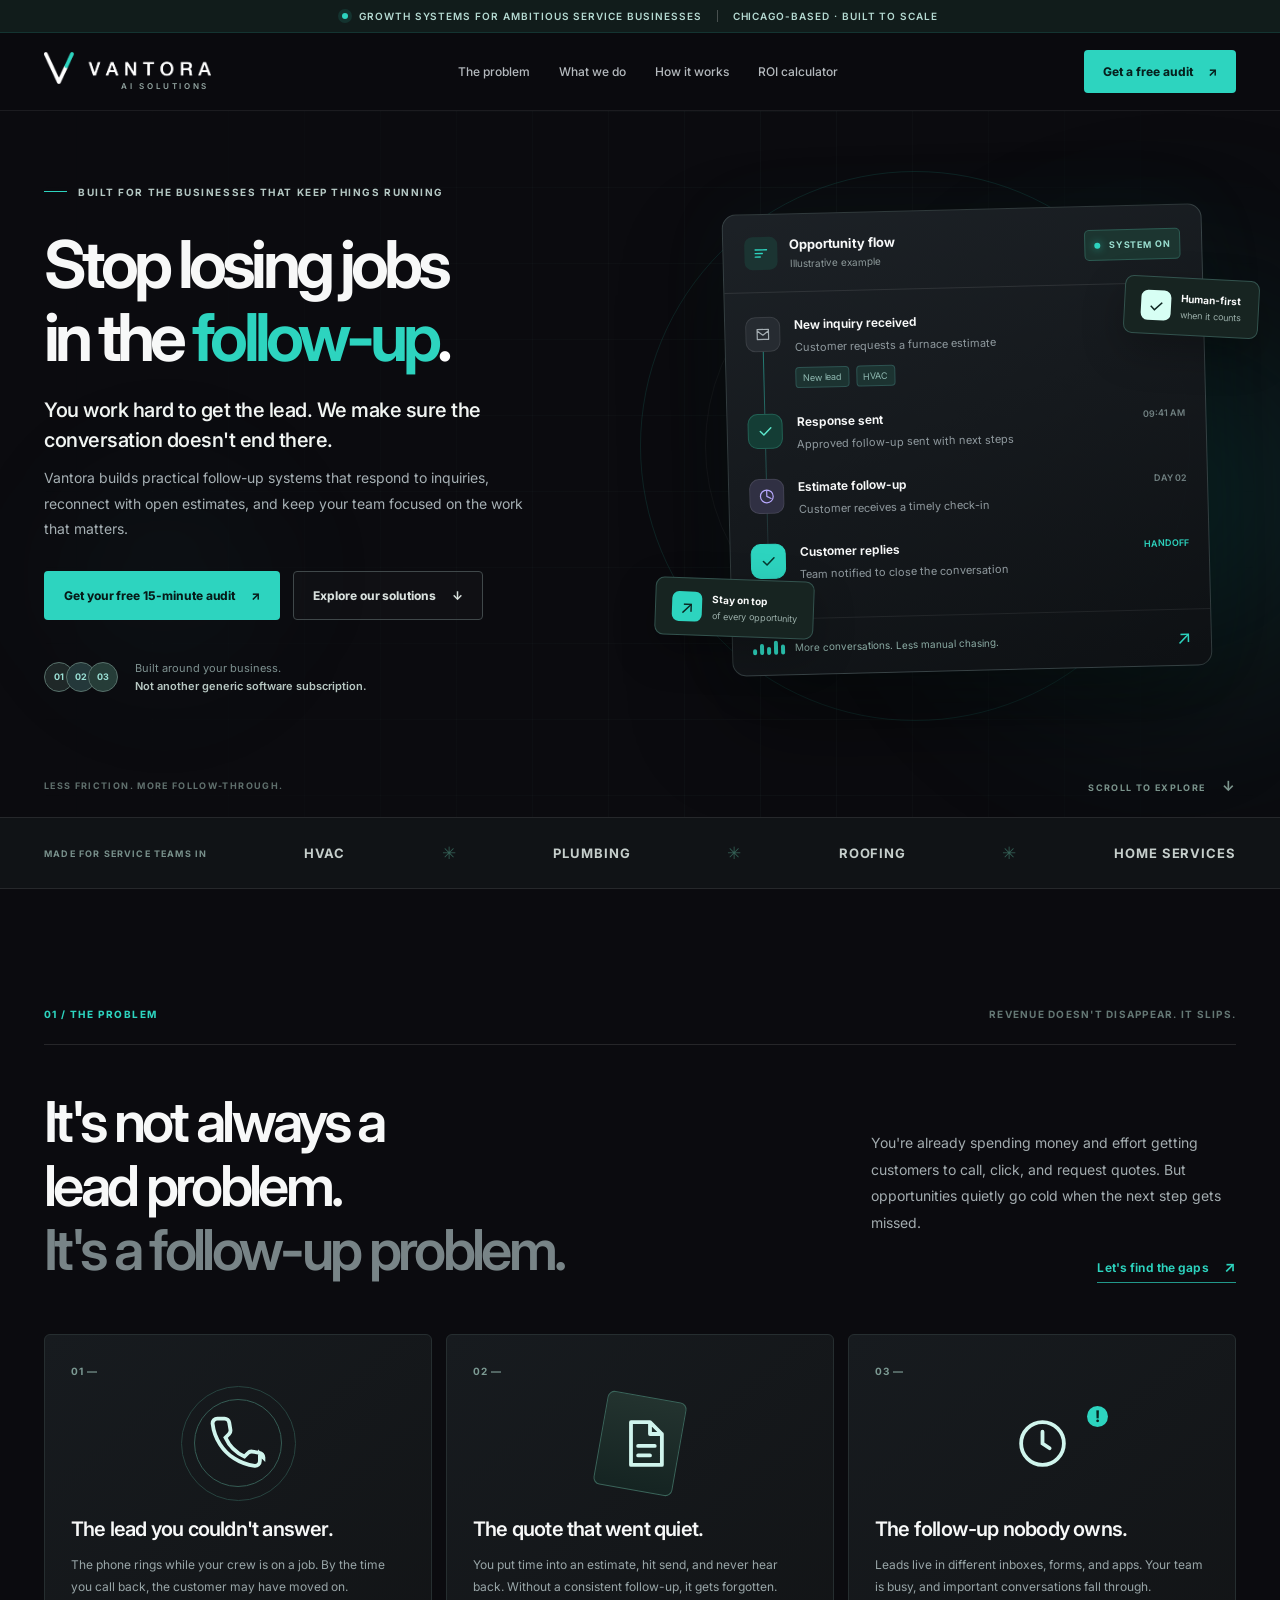
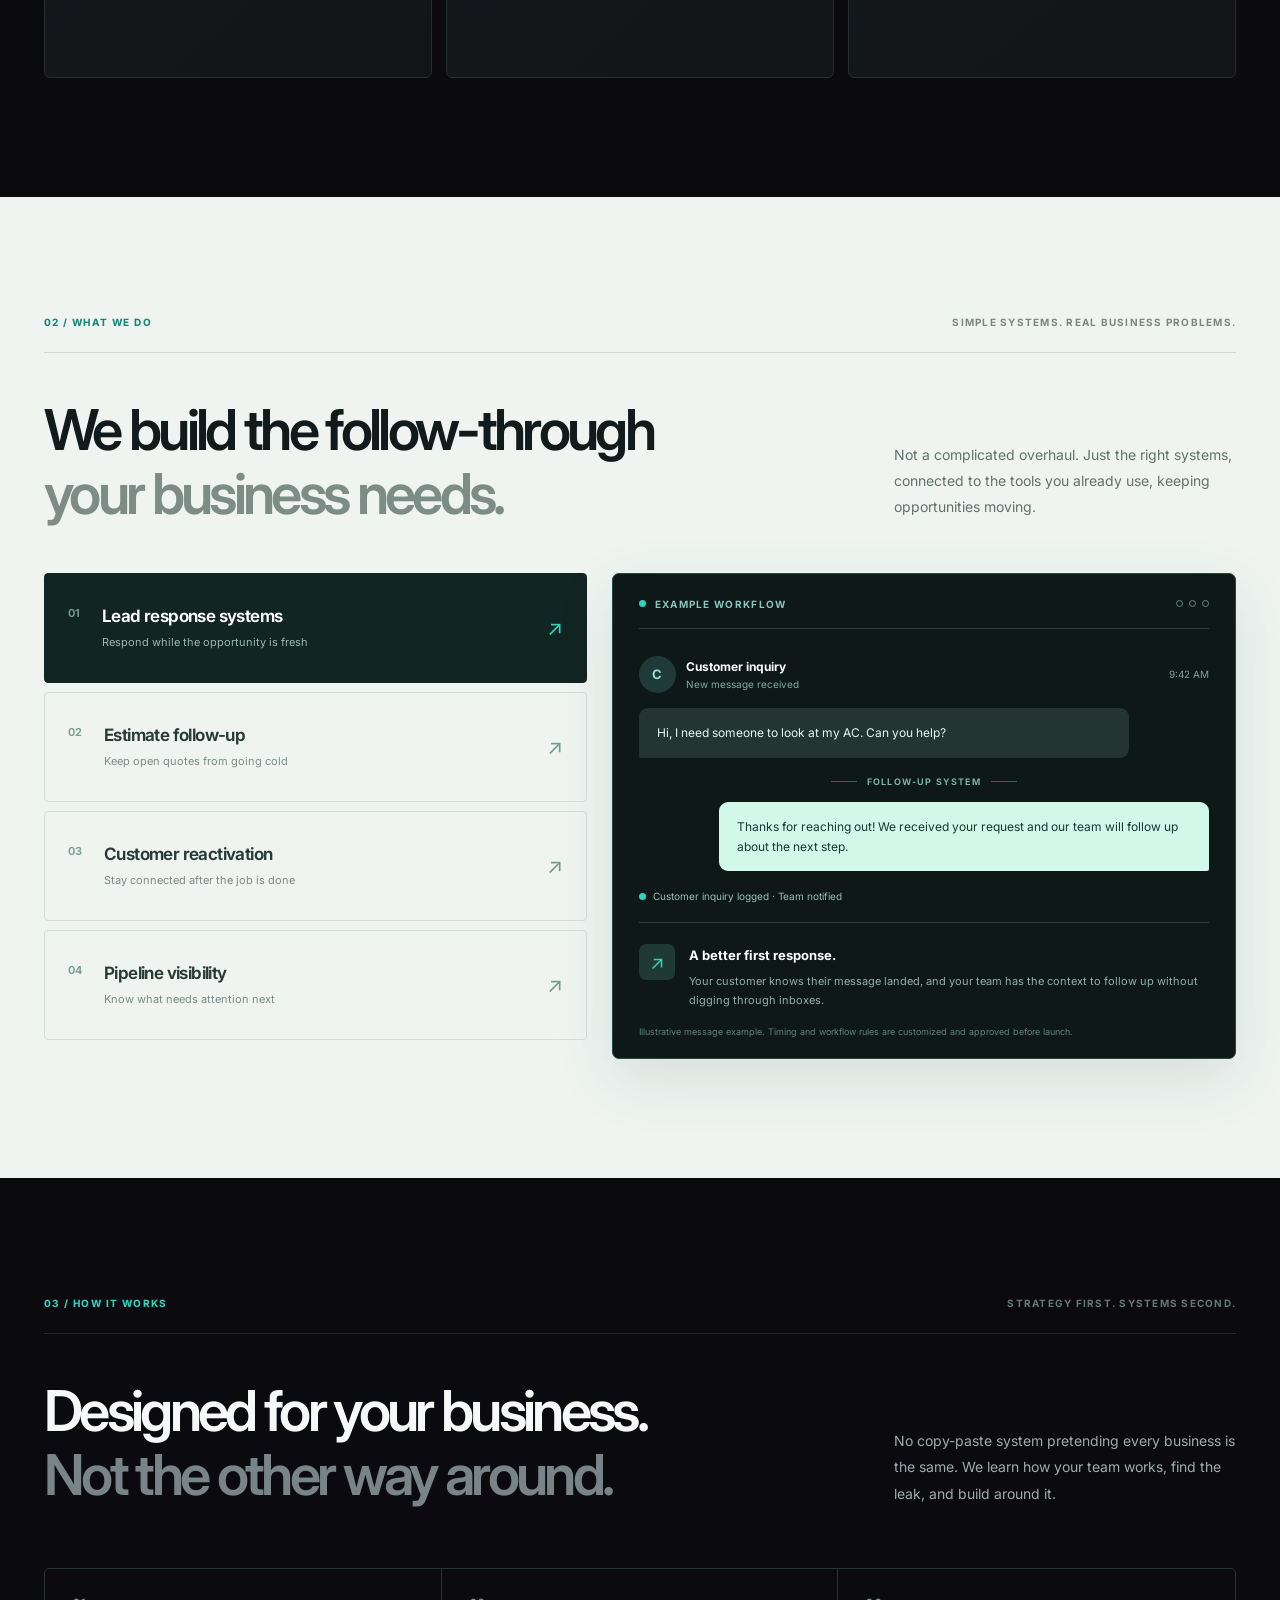
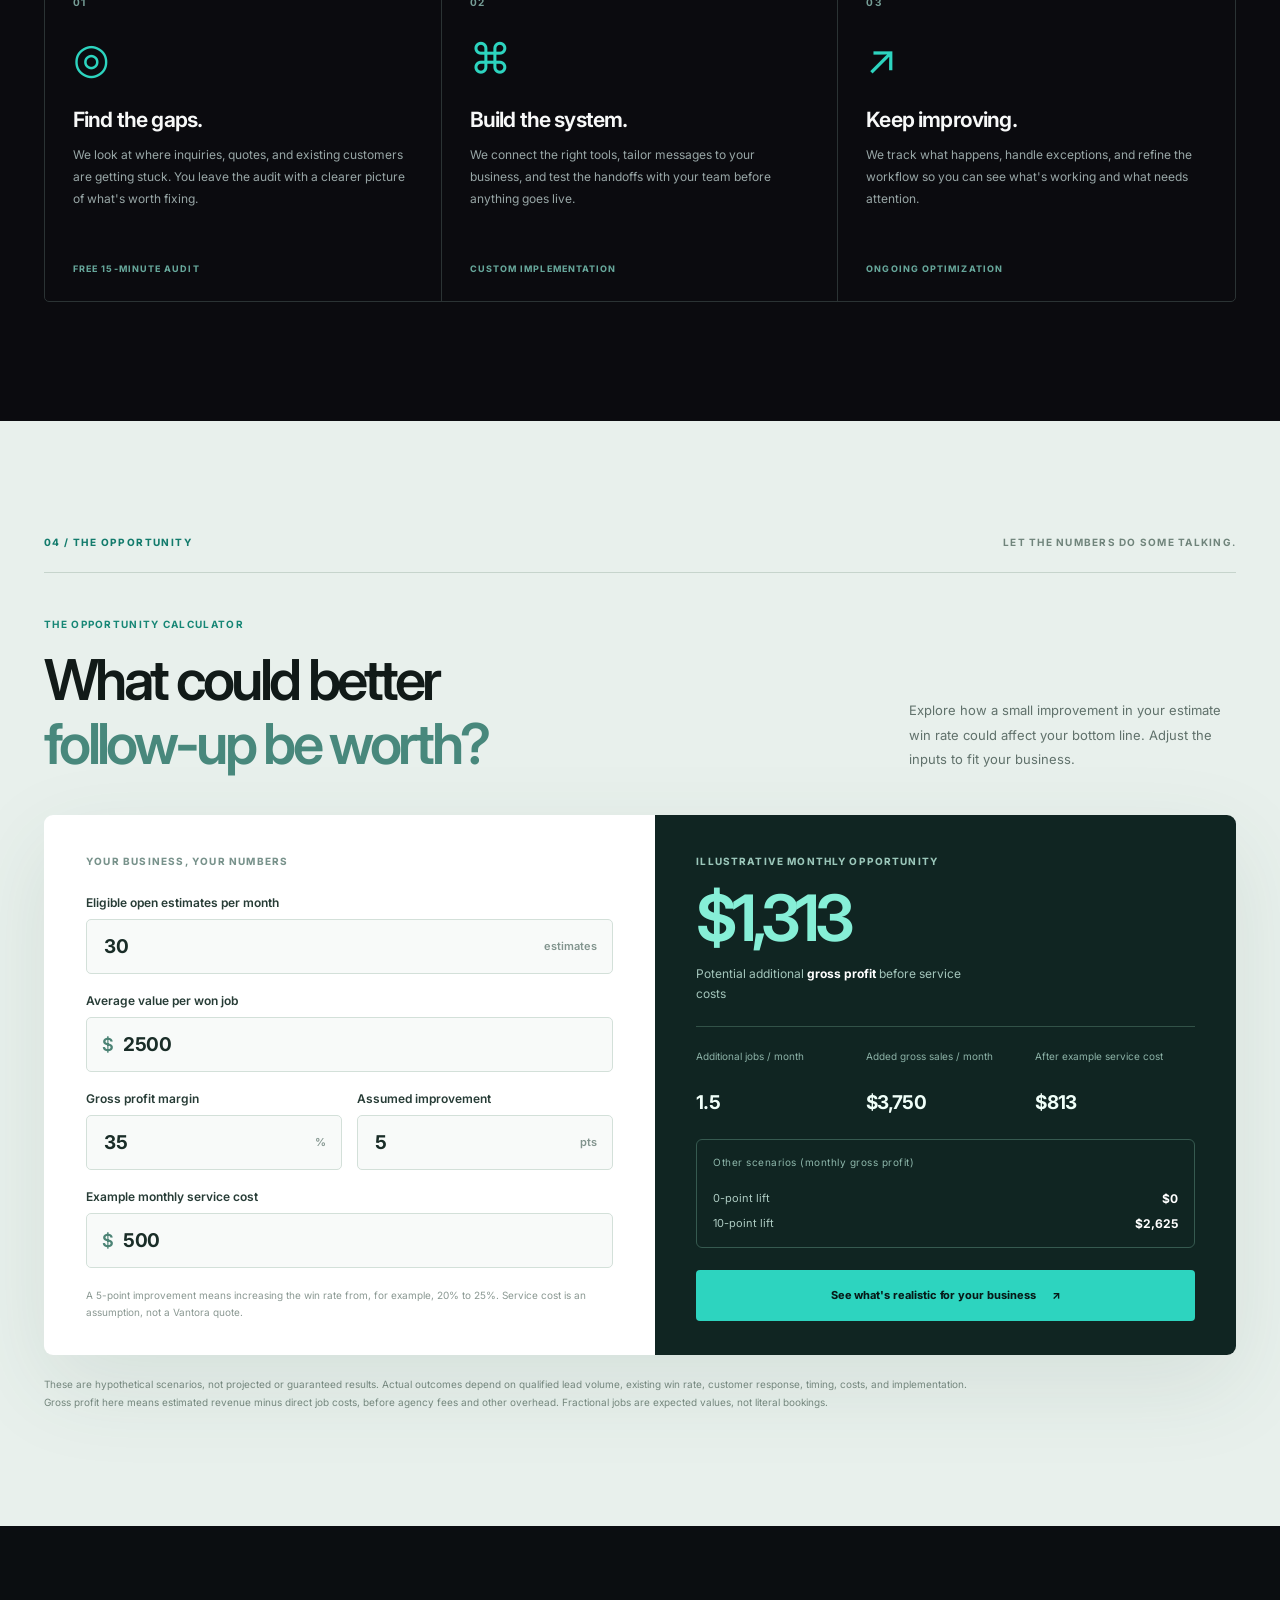
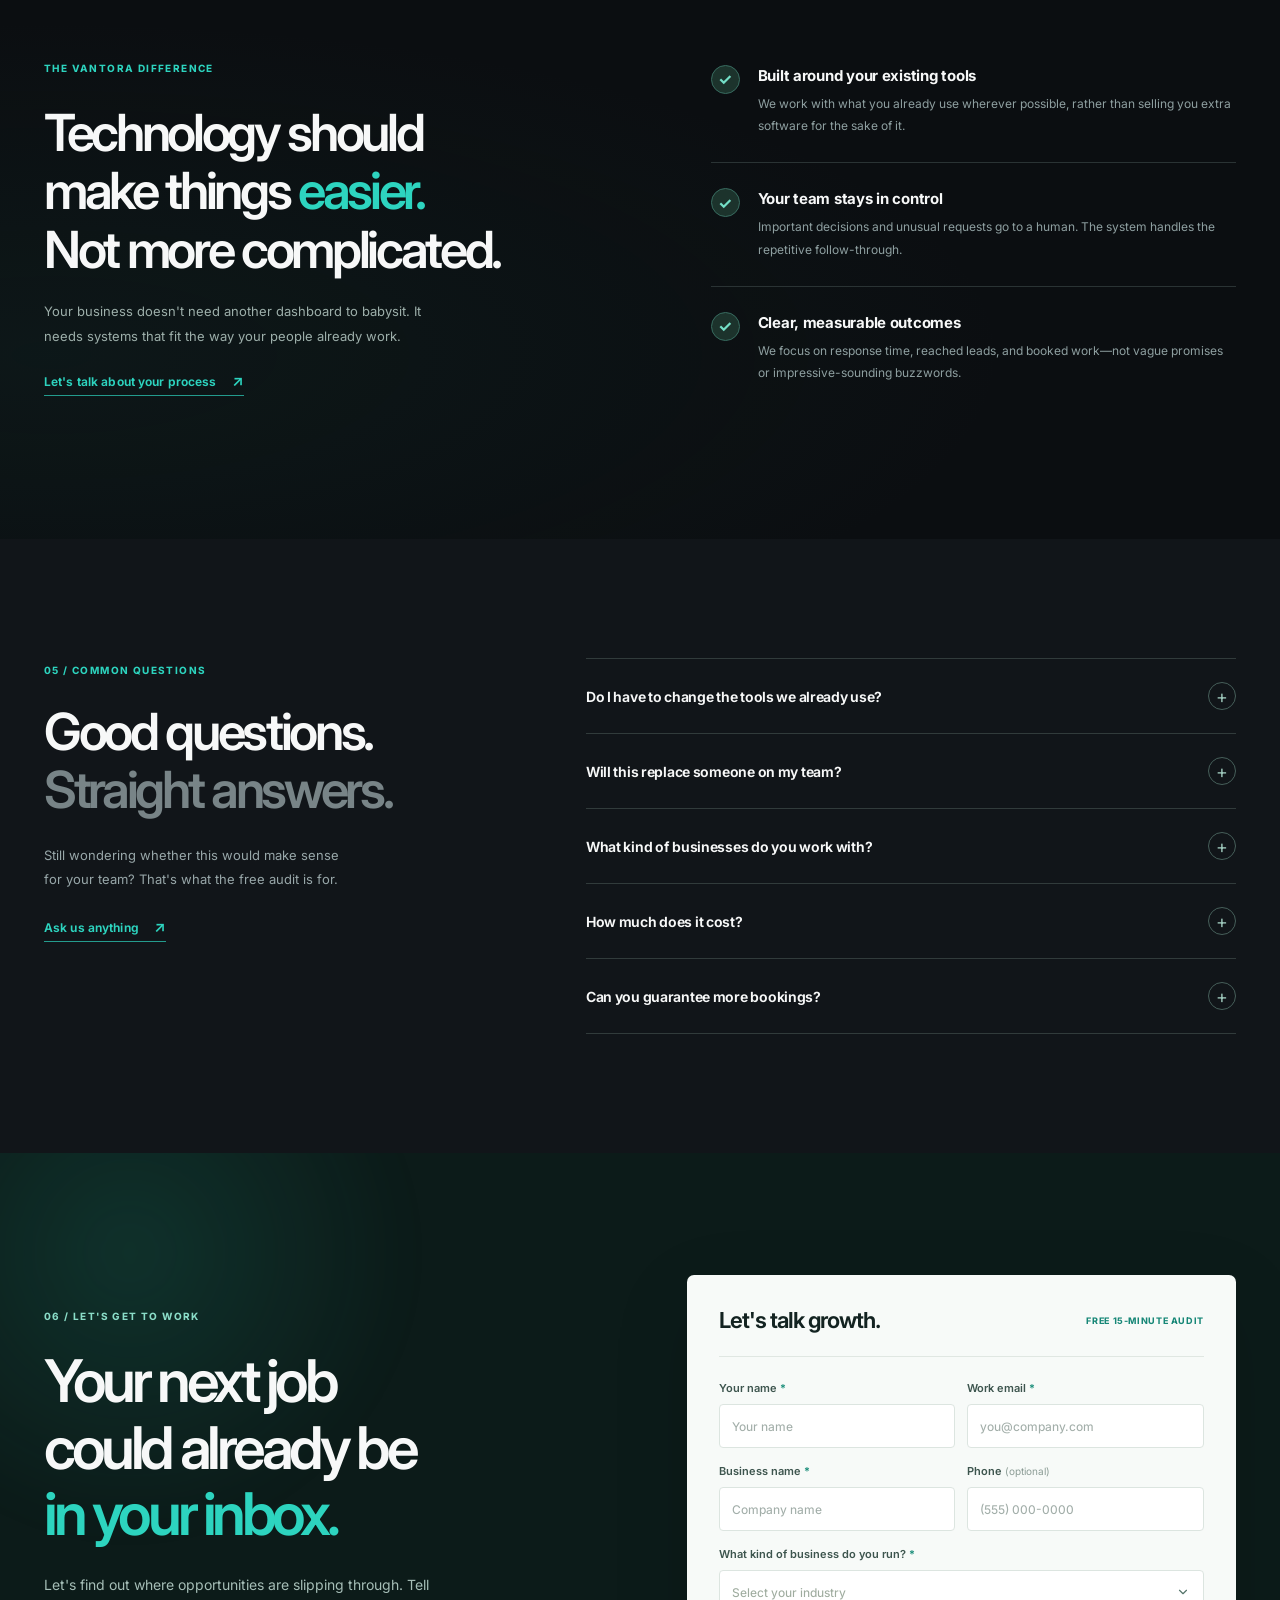
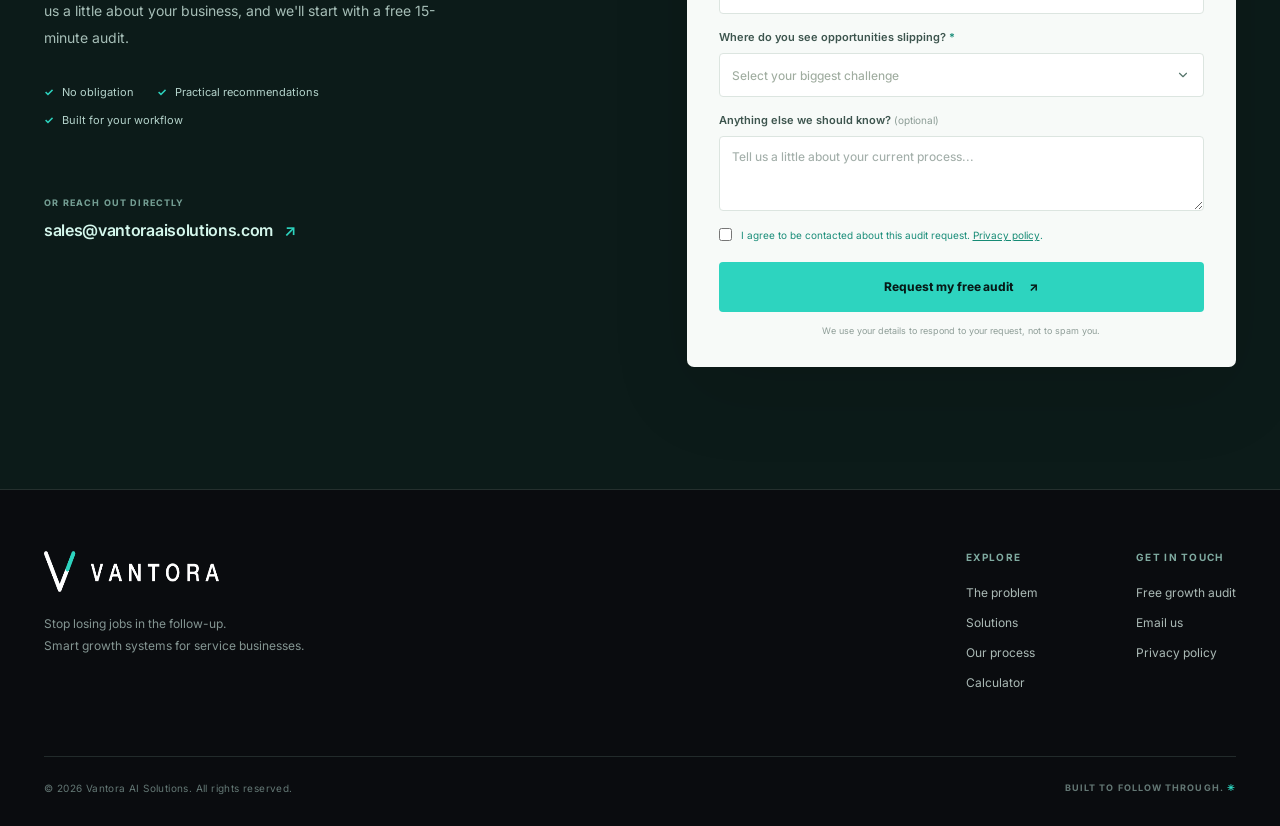
==== index.html @ de69c04e "Add complete Vantora AI Solutions website" ====
<!doctype html>
<html lang="en">
<head>
  <meta charset="UTF-8" />
  <meta name="viewport" content="width=device-width, initial-scale=1" />
  <meta name="theme-color" content="#0B0B0F" />
  <meta name="description" content="Vantora helps home-service businesses follow up with leads, recover open estimates, and convert more opportunities into booked jobs. Request a free 15-minute growth audit." />
  <meta property="og:type" content="website" />
  <meta property="og:title" content="Vantora | Stop Losing Jobs in the Follow-Up" />
  <meta property="og:description" content="Better lead response. Smarter estimate follow-up. More opportunities to win the work you've already earned." />
  <meta property="og:image" content="/assets/og-image.png" />
  <meta name="color-scheme" content="dark light" />
  <link rel="icon" type="image/png" href="assets/favicon.png" />
  <link rel="preconnect" href="https://fonts.googleapis.com" />
  <link rel="preconnect" href="https://fonts.gstatic.com" crossorigin />
  <link href="https://fonts.googleapis.com/css2?family=Inter:wght@400;450;500;550;600;650;700;750;800&display=swap" rel="stylesheet" />
  <link rel="stylesheet" href="styles.css" />
  <title>Vantora | More Booked Jobs. Less Chasing.</title>
</head>
<body>
  <a class="skip-link" href="#main">Skip to content</a>
  <div class="topline">
    <span class="topline-pulse" aria-hidden="true"></span>
    Growth systems for ambitious service businesses
    <span class="topline-divider" aria-hidden="true"></span>
    <span>Chicago-based · Built to scale</span>
  </div>

  <header class="site-header" id="top">
    <div class="container nav-wrap">
      <a href="#top" class="brand" aria-label="Vantora home">
        <img class="brand-logo" src="assets/vantora-wordmark-light.png" width="213" height="41" alt="Vantora" />
        <span class="brand-subtitle">AI SOLUTIONS</span>
      </a>
      <nav class="desktop-nav" aria-label="Main navigation">
        <a href="#problem">The problem</a>
        <a href="#solutions">What we do</a>
        <a href="#process">How it works</a>
        <a href="#calculator">ROI calculator</a>
      </nav>
      <a class="nav-cta" href="#contact">Get a free audit <span aria-hidden="true">↗</span></a>
      <button class="menu-button" id="menuToggle" aria-expanded="false" aria-controls="mobileMenu" aria-label="Open navigation menu">
        <span></span><span></span><span></span>
      </button>
    </div>
    <nav class="mobile-nav" id="mobileMenu" aria-label="Mobile navigation" hidden>
      <a href="#problem">The problem</a>
      <a href="#solutions">What we do</a>
      <a href="#process">How it works</a>
      <a href="#calculator">ROI calculator</a>
      <a href="#contact" class="mobile-cta">Get a free audit ↗</a>
    </nav>
  </header>

  <main id="main">
    <section class="hero-section" aria-labelledby="heroTitle">
      <div class="hero-glow hero-glow-one" aria-hidden="true"></div>
      <div class="hero-glow hero-glow-two" aria-hidden="true"></div>
      <div class="hero-grid-pattern" aria-hidden="true"></div>
      <div class="container hero-grid">
        <div class="hero-copy">
          <div class="eyebrow"><span class="eyebrow-line"></span> BUILT FOR THE BUSINESSES THAT KEEP THINGS RUNNING</div>
          <h1 id="heroTitle">Stop losing jobs<br />in the <span class="mint-text">follow-up<span class="accent-period">.</span></span></h1>
          <p class="hero-lead">You work hard to get the lead. We make sure the conversation doesn't end there.</p>
          <p class="hero-body">Vantora builds practical follow-up systems that respond to inquiries, reconnect with open estimates, and keep your team focused on the work that matters.</p>
          <div class="hero-actions">
            <a class="button button-mint" href="#contact">Get your free 15-minute audit <span class="arrow" aria-hidden="true">↗</span></a>
            <a class="button button-outline" href="#solutions">Explore our solutions <span aria-hidden="true">↓</span></a>
          </div>
          <div class="hero-trust"><span class="avatar-stack" aria-hidden="true"><span>01</span><span>02</span><span>03</span></span><span>Built around your business.<br /><strong>Not another generic software subscription.</strong></span></div>
        </div>
        <div class="hero-visual" aria-label="Illustration of how lead follow-up works">
          <div class="decor-orbit orbit-one" aria-hidden="true"></div>
          <div class="decor-orbit orbit-two" aria-hidden="true"></div>
          <div class="pipeline-card">
            <div class="pipeline-top"><div class="pipeline-title"><span class="pipeline-icon" aria-hidden="true"><svg viewBox="0 0 24 24" fill="none"><path d="M4 7h16M4 12h10M4 17h7" stroke="currentColor" stroke-width="2" stroke-linecap="round"/></svg></span><div><strong>Opportunity flow</strong><small>Illustrative example</small></div></div><span class="system-status"><i></i> SYSTEM ON</span></div>
            <div class="workflow-line">
              <div class="workflow-step"><span class="step-track-icon"><svg viewBox="0 0 24 24" fill="none"><path d="M4 5h16v14H4zM4 7l8 6 8-6" stroke="currentColor" stroke-width="1.7" stroke-linecap="round" stroke-linejoin="round"/></svg></span><div class="workflow-step-content"><div class="workflow-step-head"><strong>New inquiry received</strong><span>09:41 AM</span></div><p>Customer requests a furnace estimate</p><div class="mini-tags"><span>New lead</span><span>HVAC</span></div></div></div>
              <div class="workflow-step"><span class="step-track-icon teal-icon"><svg viewBox="0 0 24 24" fill="none"><path d="M20 7L10 17l-5-5" stroke="currentColor" stroke-width="2" stroke-linecap="round" stroke-linejoin="round"/></svg></span><div class="workflow-step-content"><div class="workflow-step-head"><strong>Response sent</strong><span>09:41 AM</span></div><p>Approved follow-up sent with next steps</p></div></div>
              <div class="workflow-step"><span class="step-track-icon purple-icon"><svg viewBox="0 0 24 24" fill="none"><path d="M12 3v9l6 3M12 21a9 9 0 1 0 0-18 9 9 0 0 0 0 18Z" stroke="currentColor" stroke-width="1.7" stroke-linecap="round" stroke-linejoin="round"/></svg></span><div class="workflow-step-content"><div class="workflow-step-head"><strong>Estimate follow-up</strong><span>DAY 02</span></div><p>Customer receives a timely check-in</p></div></div>
              <div class="workflow-step final-step"><span class="step-track-icon mint-icon"><svg viewBox="0 0 24 24" fill="none"><path d="M20 7L10 17l-5-5" stroke="currentColor" stroke-width="2.2" stroke-linecap="round" stroke-linejoin="round"/></svg></span><div class="workflow-step-content"><div class="workflow-step-head"><strong>Customer replies</strong><span class="mint-text">HANDOFF</span></div><p>Team notified to close the conversation</p></div></div>
            </div>
            <div class="pipeline-footer"><span class="small-signal" aria-hidden="true"><i></i><i></i><i></i><i></i><i></i></span> More conversations. Less manual chasing. <span aria-hidden="true">↗</span></div>
          </div>
          <div class="float-chip float-chip-left"><span>↗</span><div><strong>Stay on top</strong><small>of every opportunity</small></div></div>
          <div class="float-chip float-chip-right"><span>✓</span><div><strong>Human-first</strong><small>when it counts</small></div></div>
        </div>
      </div>
      <div class="hero-bottom-line container"><span>LESS FRICTION. MORE FOLLOW-THROUGH.</span><a href="#problem">SCROLL TO EXPLORE <span aria-hidden="true">↓</span></a></div>
    </section>

    <div class="audience-band" aria-label="Industries served"><div class="container audience-wrap"><span class="audience-label">MADE FOR SERVICE TEAMS IN</span><span>HVAC</span><span class="audience-star">✳</span><span>PLUMBING</span><span class="audience-star">✳</span><span>ROOFING</span><span class="audience-star">✳</span><span>HOME SERVICES</span></div></div>

    <section class="section problem-section" id="problem">
      <div class="container">
        <div class="section-topline"><span class="section-number">01 / THE PROBLEM</span><span>REVENUE DOESN'T DISAPPEAR. IT SLIPS.</span></div>
        <div class="section-heading-grid"><h2>It's not always a<br />lead problem.<br /><span class="muted-heading">It's a follow-up problem.</span></h2><div><p class="section-intro">You're already spending money and effort getting customers to call, click, and request quotes. But opportunities quietly go cold when the next step gets missed.</p><a class="text-link" href="#contact">Let's find the gaps <span aria-hidden="true">↗</span></a></div></div>
        <div class="problem-cards">
          <article class="problem-card"><span class="card-index">01 —</span><div class="problem-illustration"><span class="ring ring-one"></span><span class="ring ring-two"></span><svg viewBox="0 0 24 24" fill="none" aria-hidden="true"><path d="M21 16.4v3a2 2 0 0 1-2.2 2 19.8 19.8 0 0 1-8.6-3.1 19.5 19.5 0 0 1-6-6A19.8 19.8 0 0 1 1.1 3.7 2 2 0 0 1 3.1 1.5h3a2 2 0 0 1 2 1.7l.5 3a2 2 0 0 1-.6 1.8L6.5 9.5a16 16 0 0 0 8 8l1.5-1.5a2 2 0 0 1 1.8-.6l3 .5a2 2 0 0 1 1.7 2Z" stroke="currentColor" stroke-width="1.6"/></svg></div><h3>The lead you couldn't answer.</h3><p>The phone rings while your crew is on a job. By the time you call back, the customer may have moved on.</p></article>
          <article class="problem-card"><span class="card-index">02 —</span><div class="problem-illustration"><span class="illustration-document"></span><svg viewBox="0 0 24 24" fill="none" aria-hidden="true"><path d="M8 3h8l5 5v13H8V3Z M16 3v5h5M11 13h7M11 17h5" stroke="currentColor" stroke-width="1.6" stroke-linecap="round" stroke-linejoin="round"/></svg></div><h3>The quote that went quiet.</h3><p>You put time into an estimate, hit send, and never hear back. Without a consistent follow-up, it gets forgotten.</p></article>
          <article class="problem-card"><span class="card-index">03 —</span><div class="problem-illustration"><svg viewBox="0 0 24 24" fill="none" aria-hidden="true"><path d="M12 21a9 9 0 1 0 0-18 9 9 0 0 0 0 18ZM12 7v5l3 2" stroke="currentColor" stroke-width="1.6" stroke-linecap="round"/></svg><span class="illustration-badge">!</span></div><h3>The follow-up nobody owns.</h3><p>Leads live in different inboxes, forms, and apps. Your team is busy, and important conversations fall through.</p></article>
        </div>
      </div>
    </section>

    <section class="section solution-section" id="solutions">
      <div class="container">
        <div class="section-topline light-topline"><span class="section-number">02 / WHAT WE DO</span><span>SIMPLE SYSTEMS. REAL BUSINESS PROBLEMS.</span></div>
        <div class="solutions-header"><h2>We build the follow-through<br /><span>your business needs.</span></h2><p>Not a complicated overhaul. Just the right systems, connected to the tools you already use, keeping opportunities moving.</p></div>
        <div class="solutions-layout">
          <div class="solutions-list" role="tablist" aria-label="Solutions">
            <button class="solution-tab active" role="tab" id="tab-leads" aria-controls="solutionPanel" aria-selected="true" data-solution="leads"><span class="solution-n">01</span><span class="solution-tab-main"><strong>Lead response systems</strong><small>Respond while the opportunity is fresh</small></span><span class="solution-tab-arrow">↗</span></button>
            <button class="solution-tab" role="tab" id="tab-estimates" aria-controls="solutionPanel" aria-selected="false" tabindex="-1" data-solution="estimates"><span class="solution-n">02</span><span class="solution-tab-main"><strong>Estimate follow-up</strong><small>Keep open quotes from going cold</small></span><span class="solution-tab-arrow">↗</span></button>
            <button class="solution-tab" role="tab" id="tab-rebooking" aria-controls="solutionPanel" aria-selected="false" tabindex="-1" data-solution="rebooking"><span class="solution-n">03</span><span class="solution-tab-main"><strong>Customer reactivation</strong><small>Stay connected after the job is done</small></span><span class="solution-tab-arrow">↗</span></button>
            <button class="solution-tab" role="tab" id="tab-visibility" aria-controls="solutionPanel" aria-selected="false" tabindex="-1" data-solution="visibility"><span class="solution-n">04</span><span class="solution-tab-main"><strong>Pipeline visibility</strong><small>Know what needs attention next</small></span><span class="solution-tab-arrow">↗</span></button>
          </div>
          <div class="solution-panel" id="solutionPanel" role="tabpanel" aria-labelledby="tab-leads" tabindex="0" aria-live="polite">
            <div class="panel-header"><span class="panel-kicker"><i></i> EXAMPLE WORKFLOW</span><span class="panel-window-actions" aria-hidden="true"><b></b><b></b><b></b></span></div>
            <div class="panel-example"><div class="message-label"><span class="message-avatar">C</span><div><strong>Customer inquiry</strong><small>New message received</small></div><span class="message-time">9:42 AM</span></div><div class="bubble bubble-incoming" id="customerBubble">Hi, I need someone to look at my AC. Can you help?</div><div class="response-divider"><span></span> FOLLOW-UP SYSTEM <span></span></div><div class="bubble bubble-outgoing" id="replyBubble">Thanks for reaching out! We received your request and our team will follow up about the next step.</div><div class="message-status" id="panelStatus"><span class="status-dot"></span> Customer inquiry logged · Team notified</div></div>
            <div class="panel-summary"><span class="panel-summary-icon">↗</span><div><strong id="panelTitle">A better first response.</strong><p id="panelDescription">Your customer knows their message landed, and your team has the context to follow up without digging through inboxes.</p></div></div>
            <div class="panel-note">Illustrative message example. Timing and workflow rules are customized and approved before launch.</div>
          </div>
        </div>
      </div>
    </section>

    <section class="section process-section" id="process">
      <div class="container">
        <div class="section-topline"><span class="section-number">03 / HOW IT WORKS</span><span>STRATEGY FIRST. SYSTEMS SECOND.</span></div>
        <div class="process-head"><h2>Designed for your business.<br /><span class="muted-heading">Not the other way around.</span></h2><p>No copy-paste system pretending every business is the same. We learn how your team works, find the leak, and build around it.</p></div>
        <div class="process-track"><article class="process-step"><span class="process-step-count">01</span><div class="process-symbol">◎</div><h3>Find the gaps.</h3><p>We look at where inquiries, quotes, and existing customers are getting stuck. You leave the audit with a clearer picture of what's worth fixing.</p><span class="process-label">FREE 15-MINUTE AUDIT</span></article><article class="process-step"><span class="process-step-count">02</span><div class="process-symbol">⌘</div><h3>Build the system.</h3><p>We connect the right tools, tailor messages to your business, and test the handoffs with your team before anything goes live.</p><span class="process-label">CUSTOM IMPLEMENTATION</span></article><article class="process-step"><span class="process-step-count">03</span><div class="process-symbol">↗</div><h3>Keep improving.</h3><p>We track what happens, handle exceptions, and refine the workflow so you can see what's working and what needs attention.</p><span class="process-label">ONGOING OPTIMIZATION</span></article></div>
      </div>
    </section>

    <section class="calculator-section" id="calculator" aria-labelledby="calcHeading">
      <div class="container">
        <div class="section-topline calc-topline"><span class="section-number">04 / THE OPPORTUNITY</span><span>LET THE NUMBERS DO SOME TALKING.</span></div>
        <div class="calc-title-row"><div><span class="calc-overline">THE OPPORTUNITY CALCULATOR</span><h2 id="calcHeading">What could better<br /><em>follow-up be worth?</em></h2></div><p>Explore how a small improvement in your estimate win rate could affect your bottom line. Adjust the inputs to fit your business.</p></div>
        <div class="calculator-card">
          <div class="calc-inputs">
            <div class="calc-panel-kicker">YOUR BUSINESS, YOUR NUMBERS</div>
            <label class="calc-field" for="estimates"><span>Eligible open estimates per month</span><div class="input-suffix-wrap"><input id="estimates" type="number" min="0" max="10000" step="1" value="30" inputmode="numeric" /><span>estimates</span></div></label>
            <label class="calc-field" for="jobValue"><span>Average value per won job</span><div class="input-prefix-wrap"><span>$</span><input id="jobValue" type="number" min="0" max="10000000" step="100" value="2500" inputmode="decimal" /></div></label>
            <div class="calc-field-row"><label class="calc-field" for="margin"><span>Gross profit margin</span><div class="input-suffix-wrap"><input id="margin" type="number" min="0" max="100" step="1" value="35" inputmode="decimal" /><span>%</span></div></label><label class="calc-field" for="lift"><span>Assumed improvement</span><div class="input-suffix-wrap"><input id="lift" type="number" min="0" max="100" step="1" value="5" inputmode="decimal" /><span>pts</span></div></label></div>
            <label class="calc-field" for="monthlyFee"><span>Example monthly service cost</span><div class="input-prefix-wrap"><span>$</span><input id="monthlyFee" type="number" min="0" max="1000000" step="50" value="500" inputmode="decimal" /></div></label>
            <p class="calc-smallprint">A 5-point improvement means increasing the win rate from, for example, 20% to 25%. Service cost is an assumption, not a Vantora quote.</p>
          </div>
          <div class="calc-results" aria-live="polite" aria-atomic="true"><span class="results-label">ILLUSTRATIVE MONTHLY OPPORTUNITY</span><div class="results-big" id="grossProfit">$1,313</div><p class="result-under">Potential additional <strong>gross profit</strong> before service costs</p><div class="result-rule"></div><div class="result-metrics"><div><small>Additional jobs / month</small><strong id="additionalJobs">1.5</strong></div><div><small>Added gross sales / month</small><strong id="grossSales">$3,750</strong></div><div><small>After example service cost</small><strong id="netContribution">$813</strong></div></div><div class="result-range"><span>Other scenarios (monthly gross profit)</span><div class="result-range-row"><span>0-point lift</span><strong id="lowScenario">$0</strong></div><div class="result-range-row"><span>10-point lift</span><strong id="highScenario">$2,625</strong></div></div><a href="#contact" class="button button-mint calc-cta">See what's realistic for your business <span aria-hidden="true">↗</span></a></div>
        </div>
        <p class="calculator-disclaimer">These are hypothetical scenarios, not projected or guaranteed results. Actual outcomes depend on qualified lead volume, existing win rate, customer response, timing, costs, and implementation. Gross profit here means estimated revenue minus direct job costs, before agency fees and other overhead. Fractional jobs are expected values, not literal bookings.</p>
      </div>
    </section>

    <section class="section difference-section"><div class="container"><div class="difference-grid"><div><span class="section-number">THE VANTORA DIFFERENCE</span><h2>Technology should<br />make things <span class="mint-text">easier.</span><br />Not more complicated.</h2><p>Your business doesn't need another dashboard to babysit. It needs systems that fit the way your people already work.</p><a href="#contact" class="text-link">Let's talk about your process <span aria-hidden="true">↗</span></a></div><div class="difference-points"><div><span class="diff-mark">✓</span><div><strong>Built around your existing tools</strong><p>We work with what you already use wherever possible, rather than selling you extra software for the sake of it.</p></div></div><div><span class="diff-mark">✓</span><div><strong>Your team stays in control</strong><p>Important decisions and unusual requests go to a human. The system handles the repetitive follow-through.</p></div></div><div><span class="diff-mark">✓</span><div><strong>Clear, measurable outcomes</strong><p>We focus on response time, reached leads, and booked work—not vague promises or impressive-sounding buzzwords.</p></div></div></div></div></div></section>

    <section class="section faq-section" id="faq"><div class="container faq-grid"><div><span class="section-number">05 / COMMON QUESTIONS</span><h2>Good questions.<br /><span class="muted-heading">Straight answers.</span></h2><p>Still wondering whether this would make sense for your team? That's what the free audit is for.</p><a href="#contact" class="text-link">Ask us anything <span aria-hidden="true">↗</span></a></div><div class="faq-list"><details><summary>Do I have to change the tools we already use?<span class="faq-toggle">+</span></summary><p>Usually not. We'll first look at the systems you have and what their built-in features can already do. If something is missing, we can recommend a targeted connection or workflow.</p></details><details><summary>Will this replace someone on my team?<span class="faq-toggle">+</span></summary><p>That's not the goal. We focus on repetitive tasks like acknowledgments, follow-up reminders, and lead routing. Your team keeps control of important conversations, pricing, and decisions.</p></details><details><summary>What kind of businesses do you work with?<span class="faq-toggle">+</span></summary><p>We're focused on businesses with appointment or estimate-based sales processes, especially HVAC, plumbing, roofing, and other home-service teams. The best fit is a company with consistent inquiries or open estimates to follow up on.</p></details><details><summary>How much does it cost?<span class="faq-toggle">+</span></summary><p>Pricing depends on the workflow, your current systems, and support needs. We'll identify the opportunity first and outline a clear scope, implementation cost, and any monthly fees before you commit.</p></details><details><summary>Can you guarantee more bookings?<span class="faq-toggle">+</span></summary><p>No one can responsibly guarantee that. We can help you build a more consistent process and measure what changes. The goal is to improve response and follow-up, then evaluate actual outcomes together.</p></details></div></div></section>

    <section class="contact-section" id="contact" aria-labelledby="contactHeading"><div class="contact-glow" aria-hidden="true"></div><div class="container contact-grid"><div class="contact-copy"><span class="section-number contact-kicker">06 / LET'S GET TO WORK</span><h2 id="contactHeading">Your next job<br />could already be<br /><span>in your inbox.</span></h2><p>Let's find out where opportunities are slipping through. Tell us a little about your business, and we'll start with a free 15-minute audit.</p><div class="audit-points"><span><b>✓</b> No obligation</span><span><b>✓</b> Practical recommendations</span><span><b>✓</b> Built for your workflow</span></div><div class="contact-email"><span>OR REACH OUT DIRECTLY</span><a href="mailto:sales@vantoraaisolutions.com">sales@vantoraaisolutions.com <span aria-hidden="true">↗</span></a></div></div><div class="contact-form-wrap"><div class="contact-form-heading"><strong>Let's talk growth.</strong><span>FREE 15-MINUTE AUDIT</span></div><form name="growth-audit" method="POST" action="thank-you.html" data-netlify="true" netlify-honeypot="bot-field" id="auditForm"><input type="hidden" name="form-name" value="growth-audit" /><p class="hidden-field"><label>Do not fill this in: <input name="bot-field" /></label></p><div class="form-row"><label>Your name <span>*</span><input name="name" autocomplete="name" type="text" required maxlength="100" placeholder="Your name" /></label><label>Work email <span>*</span><input name="email" autocomplete="email" type="email" required maxlength="160" placeholder="you@company.com" /></label></div><div class="form-row"><label>Business name <span>*</span><input name="business" autocomplete="organization" type="text" required maxlength="160" placeholder="Company name" /></label><label>Phone <span class="optional">(optional)</span><input name="phone" autocomplete="tel" type="tel" maxlength="40" placeholder="(555) 000-0000" /></label></div><label>What kind of business do you run? <span>*</span><select name="industry" required><option value="" selected disabled>Select your industry</option><option>HVAC</option><option>Plumbing</option><option>Roofing</option><option>Other home services</option><option>Other service business</option></select></label><label>Where do you see opportunities slipping? <span>*</span><select name="challenge" required><option value="" selected disabled>Select your biggest challenge</option><option>Slow responses to new leads</option><option>Open estimates not getting followed up</option><option>Missed calls / lost inquiries</option><option>Past customers not rebooking</option><option>Disorganized lead tracking</option><option>Not sure yet</option></select></label><label>Anything else we should know? <span class="optional">(optional)</span><textarea name="notes" rows="3" maxlength="3000" placeholder="Tell us a little about your current process..."></textarea></label><label class="consent-label"><input type="checkbox" name="contact_consent" value="yes" required /> <span>I agree to be contacted about this audit request. <a href="privacy.html">Privacy policy</a>.</span></label><button class="button button-mint form-submit" type="submit">Request my free audit <span aria-hidden="true">↗</span></button><p class="form-footnote">We use your details to respond to your request, not to spam you.</p></form></div></div></section>
  </main>

  <footer class="site-footer"><div class="container footer-top"><div class="footer-brand"><a href="#top" aria-label="Back to top"><img src="assets/vantora-wordmark-light.png" alt="Vantora" width="213" height="41" /></a><p>Stop losing jobs in the follow-up.<br />Smart growth systems for service businesses.</p></div><div class="footer-links"><div><strong>EXPLORE</strong><a href="#problem">The problem</a><a href="#solutions">Solutions</a><a href="#process">Our process</a><a href="#calculator">Calculator</a></div><div><strong>GET IN TOUCH</strong><a href="#contact">Free growth audit</a><a href="mailto:sales@vantoraaisolutions.com">Email us</a><a href="privacy.html">Privacy policy</a></div></div></div><div class="container footer-bottom"><span>© <span id="year">2026</span> Vantora AI Solutions. All rights reserved.</span><span>BUILT TO FOLLOW THROUGH. <span class="mint-text">✳</span></span></div></footer>
  <script src="script.js" defer></script>
</body>
</html>
---- styles.css ----
:root{--bg:#0b0b0f;--bg2:#101216;--card:#15171c;--line:rgba(255,255,255,.11);--text:#f7f8f8;--muted:#959ba2;--mint:#2dd4bf;--teal:#14b8a6;--green2:#a6f4e5;--ink:#101517;--paper:#f1f6f4;--paper2:#e6eeea;--max:1192px;--shadow:0 28px 100px rgba(0,0,0,.3)}
*{box-sizing:border-box}html{scroll-behavior:smooth;scroll-padding-top:90px}body{margin:0;background:var(--bg);color:var(--text);font-family:Inter,ui-sans-serif,-apple-system,BlinkMacSystemFont,"Segoe UI",sans-serif;-webkit-font-smoothing:antialiased;font-optical-sizing:auto}button,input,textarea,select{font:inherit}button{cursor:pointer}a{color:inherit;text-decoration:none}img{display:block;max-width:100%}svg{width:100%;height:100%}::selection{background:#2dd4bf;color:#07110f}*:focus-visible{outline:3px solid var(--mint);outline-offset:4px}.container{width:min(var(--max),calc(100% - 80px));margin-inline:auto}.mint-text{color:var(--mint)}.skip-link{position:fixed;top:-100px;left:24px;background:var(--mint);color:#071a18;z-index:1000;padding:12px 18px;border-radius:8px}.skip-link:focus{top:12px}
.topline{min-height:33px;background:#111c1b;border-bottom:1px solid rgba(45,212,191,.13);display:flex;align-items:center;justify-content:center;gap:11px;color:#b5dad2;text-align:center;font-size:10px;font-weight:600;letter-spacing:.095em;text-transform:uppercase;padding:9px 16px}.topline-pulse{width:6px;height:6px;border-radius:50%;background:var(--mint);box-shadow:0 0 0 4px rgba(45,212,191,.12)}.topline-divider{width:1px;height:12px;background:rgba(255,255,255,.23);margin-inline:4px}.site-header{position:sticky;top:0;z-index:80;background:rgba(11,11,15,.94);border-bottom:1px solid rgba(255,255,255,.075);backdrop-filter:blur(17px)}.nav-wrap{height:77px;display:flex;align-items:center;gap:48px}.brand{display:flex;flex-direction:column;gap:0;flex-shrink:0;justify-content:center}.brand-logo{width:167px;height:auto}.brand-subtitle{align-self:flex-end;letter-spacing:.33em;color:#93a5a1;font-size:8px;font-weight:600;margin-top:-3px;margin-right:2px}.desktop-nav{display:flex;gap:29px;align-items:center;margin:auto;font-size:12px;font-weight:500;color:#b4b9bd}.desktop-nav a{transition:color .2s;white-space:nowrap}.desktop-nav a:hover,.footer-links a:hover{color:var(--mint)}.nav-cta{white-space:nowrap;background:var(--mint);color:#06201d;font-size:12px;font-weight:750;padding:14px 19px;border-radius:4px;display:inline-flex;gap:15px;align-items:center;transition:transform .2s,background .2s}.nav-cta:hover,.button-mint:hover{background:#5ce8d3;transform:translateY(-2px)}.menu-button{display:none;flex-direction:column;justify-content:center;gap:5px;background:none;border:0;padding:10px;margin-left:auto}.menu-button span{height:2px;width:24px;background:#fff;border-radius:5px;transition:transform .2s,opacity .2s}.menu-button[aria-expanded=true] span:first-child{transform:translateY(7px) rotate(45deg)}.menu-button[aria-expanded=true] span:nth-child(2){opacity:0}.menu-button[aria-expanded=true] span:last-child{transform:translateY(-7px) rotate(-45deg)}.mobile-nav{display:none}
.hero-section{position:relative;overflow:hidden;padding-top:0}.hero-grid-pattern{position:absolute;inset:0;pointer-events:none;background-image:linear-gradient(rgba(143,212,195,.037) 1px,transparent 1px),linear-gradient(90deg,rgba(143,212,195,.037) 1px,transparent 1px);background-size:76px 76px;mask-image:linear-gradient(90deg,transparent,black 63%,transparent)}.hero-glow{position:absolute;border-radius:50%;pointer-events:none;filter:blur(45px)}.hero-glow-one{width:690px;height:690px;right:-240px;top:40px;background:radial-gradient(circle,rgba(20,184,166,.15),rgba(13,95,91,.08) 42%,transparent 70%)}.hero-glow-two{width:330px;height:330px;left:0;top:300px;background:radial-gradient(circle,rgba(41,113,112,.065),transparent 72%)}.hero-grid{position:relative;display:grid;grid-template-columns:1.08fr 1fr;gap:36px;min-height:666px;align-items:center;padding-top:58px;padding-bottom:65px}.hero-copy{z-index:2}.eyebrow{display:flex;align-items:center;gap:11px;color:#b5c8c4;font-size:10px;font-weight:700;letter-spacing:.155em;margin:0 0 30px}.eyebrow-line{width:23px;height:1px;background:var(--mint);flex-shrink:0}.hero-copy h1{font-size:clamp(52px,5.15vw,74px);letter-spacing:-.075em;line-height:1.105;font-weight:650;margin:0 0 22px;white-space:nowrap}.accent-period{color:white}.hero-lead{font-weight:550;letter-spacing:-.025em;line-height:1.5;font-size:20px;margin:0 0 10px;color:#f1f5f3;max-width:500px}.hero-body{font-size:14px;color:#a6b0b4;line-height:1.8;max-width:480px;margin:0}.hero-actions{display:flex;align-items:center;gap:13px;flex-wrap:wrap;margin-top:30px}.button{display:inline-flex;align-items:center;justify-content:center;gap:16px;min-height:49px;border:1px solid transparent;border-radius:4px;padding:14px 19px;font-size:12px;font-weight:750;letter-spacing:-.005em;text-align:center;transition:background .2s,transform .2s,color .2s,border-color .2s}.button-mint{background:var(--mint);color:#071a18}.button-outline{color:#d8e0dd;border-color:#40484a;background:rgba(255,255,255,.02)}.button-outline:hover{color:white;border-color:var(--mint);transform:translateY(-2px)}.hero-trust{display:flex;align-items:center;gap:17px;margin-top:39px;color:#7e9190;font-size:11px;line-height:1.65}.hero-trust strong{color:#b8c8c3;font-weight:600}.avatar-stack{display:flex;margin-left:0}.avatar-stack span{display:flex;align-items:center;justify-content:center;background:#1f2828;border:1px solid #58716b;color:#9be0d5;width:30px;height:30px;border-radius:50%;font-size:9px;font-weight:700}.avatar-stack span+span{margin-left:-8px}.avatar-stack span:nth-child(2){background:#24383a}.avatar-stack span:nth-child(3){background:#263d38}
.hero-visual{position:relative;min-height:500px;display:flex;align-items:center;justify-content:center;isolation:isolate}.decor-orbit{position:absolute;border-radius:50%;border:1px solid rgba(45,212,191,.12);z-index:-1}.orbit-one{width:550px;height:550px;left:-40px;top:-20px}.orbit-two{width:420px;height:420px;left:25px;top:45px;border-color:rgba(255,255,255,.045)}.pipeline-card{position:relative;width:min(100%,480px);margin-left:17px;background:linear-gradient(160deg,rgba(29,34,39,.98),rgba(14,17,20,.98));border:1px solid rgba(202,244,233,.17);border-radius:14px;box-shadow:0 45px 100px rgba(0,0,0,.42),0 0 80px rgba(37,172,155,.05);overflow:hidden;transform:rotate(-1.4deg)}.pipeline-top{height:78px;padding:18px 21px;border-bottom:1px solid rgba(255,255,255,.095);display:flex;align-items:center;justify-content:space-between;gap:10px}.pipeline-title{display:flex;align-items:center;gap:12px}.pipeline-title strong{display:block;font-size:13px;letter-spacing:-.01em}.pipeline-title small{color:#8c9899;font-size:10px;margin-top:5px;display:block}.pipeline-icon{width:33px;height:33px;display:flex;align-items:center;justify-content:center;color:var(--mint);background:#1b3432;border-radius:8px;padding:8px}.system-status{font-size:9px;color:#9bdfd1;letter-spacing:.09em;white-space:nowrap;font-weight:700;background:#1c3530;border:1px solid #2c5b52;padding:9px;border-radius:5px}.system-status i{display:inline-block;width:6px;height:6px;margin-right:6px;border-radius:50%;background:var(--mint);box-shadow:0 0 8px rgba(45,212,191,.7)}.workflow-line{position:relative;padding:24px 20px 10px}.workflow-line:before{position:absolute;content:"";width:1px;background:linear-gradient(rgba(45,212,191,.55),rgba(139,142,164,.1));top:45px;bottom:51px;left:37px}.workflow-step{display:flex;gap:14px;position:relative;margin-bottom:25px}.step-track-icon{width:35px;height:35px;flex-shrink:0;border-radius:10px;background:#262b31;border:1px solid rgba(255,255,255,.09);display:flex;justify-content:center;align-items:center;color:#a4adb2;padding:8px;z-index:2}.teal-icon{background:#143d35;border-color:#226154;color:#5de8cc}.purple-icon{background:#303043;color:#b6a7fc}.mint-icon{background:var(--mint);color:#06382e;border-color:var(--mint)}.workflow-step-content{flex:1;min-width:0;padding-top:1px}.workflow-step-head{display:flex;justify-content:space-between;align-items:center;gap:6px}.workflow-step-head strong{font-size:12px;font-weight:650}.workflow-step-head span{color:#718182;font-size:9px;white-space:nowrap;font-weight:600}.workflow-step-head .mint-text{color:var(--mint)}.workflow-step-content p{font-size:11px;color:#8f999e;margin:7px 0 0;line-height:1.55}.mini-tags{display:flex;gap:7px;margin-top:11px}.mini-tags span{font-size:9px;color:#90bab2;border:1px solid #2d5351;border-radius:4px;padding:4px 6px;background:#1c3331}.pipeline-footer{border-top:1px solid rgba(255,255,255,.07);padding:16px 20px;color:#8baba4;font-size:10px;display:flex;gap:10px;align-items:center}.pipeline-footer>span:last-child{margin-left:auto;color:var(--mint);font-size:19px}.small-signal{display:flex;gap:3px;align-items:end;height:15px}.small-signal i{width:4px;background:var(--mint);border-radius:2px}.small-signal i:nth-child(1){height:6px}.small-signal i:nth-child(2){height:11px}.small-signal i:nth-child(3){height:8px}.small-signal i:nth-child(4){height:14px}.small-signal i:nth-child(5){height:10px}.float-chip{position:absolute;display:flex;align-items:center;gap:10px;padding:13px 16px;border:1px solid #33534e;border-radius:9px;background:#172421;box-shadow:0 16px 40px rgba(0,0,0,.25);z-index:3}.float-chip>span{width:30px;height:30px;border-radius:7px;display:flex;align-items:center;justify-content:center;color:#0c2420;background:var(--mint);font-size:18px}.float-chip strong{display:block;font-size:10px}.float-chip small{display:block;color:#9aaea9;font-size:9px;margin-top:5px}.float-chip-left{left:-25px;bottom:54px;transform:rotate(2deg)}.float-chip-right{right:-23px;top:87px;transform:rotate(3deg)}.float-chip-right>span{background:#d7fff4}.hero-bottom-line{display:flex;justify-content:space-between;align-items:center;color:#60706d;font-size:9px;font-weight:700;letter-spacing:.15em;padding-bottom:23px}.hero-bottom-line a{color:#819991}.hero-bottom-line a span{font-size:14px;padding-left:13px}.audience-band{border-top:1px solid rgba(255,255,255,.09);border-bottom:1px solid rgba(255,255,255,.09);background:#101316}.audience-wrap{padding-block:25px;display:flex;align-items:center;justify-content:space-between;gap:15px}.audience-label{color:#78908b;font-size:9px;font-weight:700;letter-spacing:.13em}.audience-wrap>span:not(:first-child){color:#c5cecb;font-size:13px;font-weight:700;letter-spacing:.07em}.audience-wrap>.audience-star{font-size:17px!important;color:#335e54!important;font-weight:400!important}
.section{padding:119px 0}.section-topline{display:flex;align-items:center;justify-content:space-between;border-bottom:1px solid var(--line);padding-bottom:24px;margin-bottom:45px;color:#647774;font-size:10px;font-weight:700;letter-spacing:.125em}.section-number{font-weight:750;letter-spacing:.14em;color:var(--mint);font-size:10px}.section h2,.calculator-section h2{font-size:clamp(35px,4.4vw,60px);letter-spacing:-.065em;line-height:1.14;font-weight:600;margin:0}.muted-heading{color:#788487}.section-heading-grid{display:grid;grid-template-columns:1.45fr .85fr;gap:50px;align-items:end}.section-heading-grid .section-intro{max-width:365px;margin:0 0 20px auto;color:#a3acaf;font-size:14px;line-height:1.9}.section-heading-grid .text-link{margin-left:auto;display:table}.text-link{font-weight:650;color:var(--mint);font-size:12px;letter-spacing:.01em;padding-bottom:6px;border-bottom:1px solid rgba(45,212,191,.7);transition:color .2s,border-color .2s}.text-link span{font-size:15px;margin-left:12px}.text-link:hover{color:white;border-color:white}.problem-cards{display:grid;grid-template-columns:repeat(3,1fr);gap:14px;margin-top:51px}.problem-card{background:linear-gradient(140deg,#171b1f,#121416);min-height:344px;padding:24px 26px 29px;border:1px solid #262e30;border-radius:6px;transition:border-color .25s,transform .25s}.problem-card:hover{border-color:#38685f;transform:translateY(-4px)}.card-index{color:#7c9a93;font-size:10px;font-weight:700;letter-spacing:.1em}.problem-illustration{height:129px;position:relative;display:flex;align-items:center;justify-content:center;color:#d0f5ed}.problem-illustration svg{width:57px;height:57px;z-index:2}.ring{position:absolute;border-radius:50%;border:1px solid #355c54}.ring-one{width:88px;height:88px}.ring-two{width:115px;height:115px;border-color:#27433f}.illustration-document{width:80px;height:95px;border-radius:7px;background:linear-gradient(#23332f,#152422);position:absolute;transform:rotate(10deg);border:1px solid #3a655a}.illustration-badge{position:absolute;top:27px;right:calc(50% - 66px);background:var(--mint);color:#06231f;border-radius:50%;font-weight:700;width:21px;height:21px;display:flex;align-items:center;justify-content:center}.problem-card h3{font-size:20px;font-weight:600;letter-spacing:-.04em;line-height:1.25;margin:9px 0 12px}.problem-card p{font-size:12px;color:#98a5a7;line-height:1.9;margin:0}
.solution-section{background:#eff4f1;color:#111b1b}.light-topline{border-color:#d1dcd6;color:#788781}.light-topline .section-number{color:#188577}.solutions-header{display:flex;justify-content:space-between;align-items:end;gap:40px;margin-bottom:47px}.solutions-header h2 span{color:#7d8c87}.solutions-header p{font-size:14px;line-height:1.85;max-width:342px;color:#61716d;margin:0 0 6px}.solutions-layout{display:grid;grid-template-columns:.93fr 1.07fr;gap:25px;align-items:stretch}.solutions-list{display:flex;flex-direction:column;gap:9px}.solution-tab{background:transparent;border:1px solid #d4dfd9;display:flex;gap:22px;align-items:center;text-align:left;padding:28px 23px;border-radius:4px;min-height:110px;transition:background .2s,border-color .2s,transform .2s;color:#273a37;width:100%}.solution-tab:hover{border-color:#8cc8b9;transform:translateX(3px)}.solution-tab.active{background:#112522;color:white;border-color:#112522}.solution-n{font-size:11px;color:#789b92;font-weight:650;align-self:flex-start;padding-top:4px}.solution-tab-main{flex:1}.solution-tab-main strong{display:block;font-weight:650;font-size:17px;letter-spacing:-.035em}.solution-tab-main small{display:block;font-size:11px;color:#7d8b88;margin-top:9px}.solution-tab.active .solution-tab-main small{color:#9bb8af}.solution-tab-arrow{font-size:21px;color:#749990}.solution-tab.active .solution-tab-arrow{color:var(--mint)}.solution-panel{background:#0d1817;border:1px solid #264940;min-height:469px;border-radius:7px;box-shadow:0 20px 60px rgba(35,80,70,.12);padding:24px 26px 20px;display:flex;flex-direction:column;color:#fff}.panel-header{display:flex;align-items:center;justify-content:space-between;border-bottom:1px solid #29413c;padding-bottom:18px}.panel-kicker{font-size:10px;font-weight:700;letter-spacing:.13em;color:#8ac5ba;display:flex;align-items:center;gap:9px}.panel-kicker i{background:var(--mint);width:7px;height:7px;border-radius:50%}.panel-window-actions{display:flex;gap:6px}.panel-window-actions b{width:7px;height:7px;border:1px solid #658b81;border-radius:50%}.panel-example{padding-top:27px;flex:1}.message-label{display:flex;align-items:center;gap:10px}.message-avatar{width:37px;height:37px;border-radius:50%;background:#203b37;display:flex;align-items:center;justify-content:center;color:#93e2d0;font-weight:700;font-size:13px}.message-label strong{display:block;font-size:12px}.message-label small{color:#7faba1;font-size:10px;margin-top:4px;display:block}.message-time{font-size:10px;color:#80a29a;margin-left:auto}.bubble{font-size:12px;line-height:1.65;padding:15px 18px;max-width:86%;border-radius:9px;margin-top:15px}.bubble-incoming{background:#243531;color:#e6f4ef;border-bottom-left-radius:2px}.bubble-outgoing{background:#d2f8e9;color:#153a32;margin-left:auto;border-bottom-right-radius:2px}.response-divider{display:flex;align-items:center;gap:10px;justify-content:center;margin-top:18px;font-size:9px;letter-spacing:.13em;color:#7db8a9;font-weight:650}.response-divider span{width:26px;height:1px;background:#37665c}.message-status{display:flex;align-items:center;gap:7px;color:#9bbeb4;font-size:10px;margin-top:19px}.status-dot{width:7px;height:7px;background:var(--mint);border-radius:50%}.panel-summary{border-top:1px solid #29413c;display:flex;align-items:start;gap:14px;padding-top:21px;margin-top:20px}.panel-summary-icon{display:flex;align-items:center;justify-content:center;background:#1f3a34;color:var(--mint);width:36px;height:36px;border-radius:7px;font-size:19px;flex-shrink:0}.panel-summary strong{font-size:13px}.panel-summary p{font-size:11px;line-height:1.7;color:#95afa7;margin:8px 0 0}.panel-note{font-size:9px;line-height:1.5;color:#5f837b;margin:15px 0 0}
.process-head{display:flex;justify-content:space-between;align-items:end;gap:40px}.process-head p{font-size:14px;line-height:1.9;color:#9eacac;max-width:342px;margin:0}.process-track{margin-top:60px;display:grid;grid-template-columns:repeat(3,1fr);border:1px solid #2b3334;border-radius:5px;overflow:hidden}.process-step{min-height:332px;padding:27px 28px;display:flex;flex-direction:column;border-right:1px solid #2b3334;position:relative}.process-step:last-child{border-right:0}.process-step-count{font-size:10px;letter-spacing:.12em;color:#769e96;font-weight:700}.process-symbol{font-size:42px;font-weight:400;color:var(--mint);height:99px;display:flex;align-items:center}.process-step h3{font-size:21px;letter-spacing:-.04em;font-weight:650;margin:0 0 12px}.process-step p{font-size:12px;line-height:1.85;color:#98a6a6;margin:0}.process-label{font-size:9px;color:#66a69a;letter-spacing:.12em;font-weight:750;margin-top:auto;padding-top:28px}
.calculator-section{padding:115px 0;background:#e8f0ec;color:#111a18}.calc-topline{border-color:#c6d4cc;color:#70847b}.calc-topline .section-number{color:#137b6c}.calc-title-row{display:flex;justify-content:space-between;gap:35px;align-items:end;margin-bottom:39px}.calc-overline{color:#168675;font-weight:700;letter-spacing:.13em;font-size:10px;display:block;margin-bottom:18px}.calc-title-row h2 em{font-style:normal;color:#48887c}.calc-title-row>p{font-size:13px;line-height:1.9;color:#60716b;max-width:327px;margin:0 0 4px}.calculator-card{display:grid;grid-template-columns:1fr .95fr;background:white;border-radius:9px;overflow:hidden;box-shadow:0 30px 90px rgba(52,90,73,.1)}.calc-inputs{padding:40px 42px 33px}.calc-panel-kicker{color:#78928b;font-size:10px;font-weight:750;letter-spacing:.12em;margin-bottom:28px}.calc-field{display:block;font-size:12px;color:#273c36;font-weight:600;margin-bottom:19px}.calc-field>span:first-child{display:block;margin-bottom:9px}.calc-field input{outline:none;border:0;background:transparent;color:#1a2d28;font-size:19px;min-width:0;width:100%;font-weight:700;letter-spacing:-.025em}.calc-field input:focus{outline:none}.input-suffix-wrap,.input-prefix-wrap{display:flex;align-items:center;border:1px solid #d3e0d9;border-radius:5px;background:#f8faf9;padding:14px 15px;min-height:55px}.input-suffix-wrap:focus-within,.input-prefix-wrap:focus-within{outline:2px solid #66bfac;outline-offset:1px}.input-suffix-wrap>span,.input-prefix-wrap>span{font-size:11px;color:#82948e;font-weight:600}.input-prefix-wrap>span{font-size:18px;color:#4c8375;margin-right:7px}.calc-field-row{display:grid;grid-template-columns:1fr 1fr;gap:15px}.calc-smallprint{color:#8a9892;font-size:10px;line-height:1.75;margin:0}.calc-results{background:#102522;color:#eafff7;padding:40px 41px 34px;display:flex;flex-direction:column}.results-label{color:#9bc7ba;font-size:10px;letter-spacing:.115em;font-weight:750}.results-big{color:#86efd7;font-size:clamp(46px,5vw,72px);font-weight:650;letter-spacing:-.08em;margin:19px 0 4px;line-height:1}.result-under{font-size:12px;line-height:1.7;color:#a3c5bb;max-width:295px;margin:10px 0 21px}.result-under strong{color:white}.result-rule{height:1px;background:#325248;margin-bottom:22px}.result-metrics{display:grid;grid-template-columns:repeat(3,1fr);gap:10px}.result-metrics small{display:block;color:#8cb2a7;font-size:10px;line-height:1.45;min-height:33px}.result-metrics strong{display:block;color:#f0fff9;font-size:19px;letter-spacing:-.045em;margin-top:9px}.result-range{margin-top:25px;border:1px solid #365a50;border-radius:6px;padding:16px}.result-range>span{color:#8db6aa;letter-spacing:.05em;font-size:10px;display:block;margin-bottom:13px}.result-range-row{display:flex;justify-content:space-between;font-size:11px;color:#adcbc2;padding-top:10px}.result-range-row strong{color:#fff;font-size:12px}.calc-cta{margin-top:auto;width:100%;min-height:51px;padding-inline:12px;font-size:11px}.calculator-disclaimer{font-size:10px;color:#75877e;line-height:1.8;max-width:930px;margin:20px 0 0}
.difference-section{padding:130px 0;background:radial-gradient(ellipse at 4% 70%,rgba(23,80,68,.14),transparent 55%),#0b0e11}.difference-grid{display:grid;grid-template-columns:1.05fr 1fr;gap:115px}.difference-grid h2{font-size:clamp(36px,4vw,55px);margin:27px 0 21px}.difference-grid>div:first-child>p{color:#9dafaa;font-size:13px;line-height:1.9;max-width:410px;margin-bottom:22px}.difference-points>div{display:flex;gap:18px;padding:25px 0;border-bottom:1px solid #2a3334}.difference-points>div:first-child{padding-top:9px}.difference-points>div:last-child{border-bottom:0}.diff-mark{flex-shrink:0;width:29px;height:29px;border:1px solid #386c60;background:#1c332c;color:#74dfc7;font-size:16px;display:flex;align-items:center;justify-content:center;border-radius:50%;font-weight:700}.difference-points strong{font-size:15px;letter-spacing:-.018em}.difference-points p{font-size:12px;color:#8e9fa0;line-height:1.85;margin:8px 0 0}
.faq-section{background:#111519}.faq-grid{display:grid;grid-template-columns:.82fr 1.18fr;gap:90px}.faq-grid h2{font-size:clamp(34px,4vw,52px);margin:24px 0}.faq-grid>div:first-child>p{color:#98a7a9;font-size:13px;line-height:1.85;max-width:300px;margin-bottom:25px}.faq-list{border-top:1px solid #313b3b}.faq-list details{border-bottom:1px solid #313b3b}.faq-list summary{cursor:pointer;list-style:none;display:flex;align-items:center;justify-content:space-between;gap:20px;padding:23px 0;font-size:14px;font-weight:650;letter-spacing:-.02em}.faq-list summary::-webkit-details-marker{display:none}.faq-toggle{display:flex;width:28px;height:28px;align-items:center;justify-content:center;flex-shrink:0;border:1px solid #465f5a;border-radius:50%;font-size:18px;color:#9cc6ba;font-weight:400;transition:transform .2s}.faq-list details[open] .faq-toggle{transform:rotate(45deg);color:var(--mint)}.faq-list details p{margin:0;padding:0 45px 23px 0;color:#99a9aa;font-size:12px;line-height:1.9;max-width:650px}
.contact-section{background:#0c1b19;position:relative;overflow:hidden;padding:122px 0}.contact-glow{position:absolute;width:600px;height:600px;background:radial-gradient(circle,rgba(30,156,131,.18),transparent 66%);filter:blur(20px);top:-200px;left:-170px;pointer-events:none}.contact-grid{position:relative;display:grid;grid-template-columns:1fr 1fr;gap:93px}.contact-kicker{color:#8addc8}.contact-copy{padding-top:29px}.contact-copy h2{font-size:clamp(42px,4.6vw,64px);font-weight:600;line-height:1.13;letter-spacing:-.075em;margin:24px 0}.contact-copy h2 span{color:var(--mint)}.contact-copy>p{color:#a6beb7;line-height:1.9;font-size:14px;max-width:400px}.audit-points{display:flex;flex-wrap:wrap;gap:14px 23px;max-width:400px;margin-top:34px}.audit-points>span{font-size:11px;color:#b5d4cc;display:flex;gap:8px;align-items:center}.audit-points b{color:var(--mint)}.contact-email{display:flex;flex-direction:column;margin-top:70px}.contact-email>span{font-size:9px;letter-spacing:.13em;color:#739d92;font-weight:750;margin-bottom:12px}.contact-email a{font-size:16px;color:#d4f7ec;letter-spacing:-.02em;font-weight:600;word-break:break-word}.contact-email a span{color:var(--mint);padding-left:7px}.contact-form-wrap{background:#f7faf8;color:#132321;border-radius:7px;padding:32px 32px 31px;box-shadow:0 25px 80px rgba(0,0,0,.12)}.contact-form-heading{display:flex;justify-content:space-between;align-items:center;gap:10px;border-bottom:1px solid #e0e7e2;padding-bottom:23px;margin-bottom:24px}.contact-form-heading strong{font-size:22px;letter-spacing:-.045em;font-weight:650}.contact-form-heading span{font-size:9px;color:#178777;letter-spacing:.07em;font-weight:750}.contact-form-wrap label:not(.consent-label){display:block;font-weight:600;font-size:11px;color:#3d554e;margin-bottom:16px}.contact-form-wrap label>span:not(.optional){color:#198d79}.contact-form-wrap label .optional{color:#8b9c95;font-weight:400;font-size:10px}.form-row{display:grid;grid-template-columns:1fr 1fr;gap:12px}.contact-form-wrap input:not([type=checkbox]),.contact-form-wrap select,.contact-form-wrap textarea{display:block;width:100%;height:44px;background:#fff;border:1px solid #dce5e0;border-radius:4px;outline:0;padding:12px;margin-top:9px;color:#172e28;font-size:12px;font-weight:450;transition:border-color .15s,box-shadow .15s}.contact-form-wrap textarea{height:auto;min-height:75px;resize:vertical;max-height:220px}.contact-form-wrap input:focus,.contact-form-wrap select:focus,.contact-form-wrap textarea:focus{border-color:#31ab90!important;box-shadow:0 0 0 3px rgba(45,212,191,.15)}.contact-form-wrap input::placeholder,.contact-form-wrap textarea::placeholder{color:#a2aea9}.contact-form-wrap select{appearance:none;background-image:url('data:image/svg+xml,%3Csvg xmlns="http://www.w3.org/2000/svg" width="14" height="14" viewBox="0 0 24 24" fill="none" stroke="%2355756b" stroke-width="2" stroke-linecap="round" stroke-linejoin="round"%3E%3Cpath d="m6 9 6 6 6-6"/%3E%3C/svg%3E');background-repeat:no-repeat;background-position:right 13px center;cursor:pointer}.contact-form-wrap select:invalid{color:#9fac9f}.consent-label{display:flex;align-items:flex-start;gap:9px;color:#73837c;font-size:10px;line-height:1.65;margin:8px 0 18px;cursor:pointer}.consent-label input{accent-color:var(--teal);margin:1px 0 0;flex-shrink:0}.consent-label a{text-decoration:underline;color:#168b75}.form-submit{width:100%;border:0;font-size:12px;min-height:50px}.form-footnote{text-align:center;font-size:9px;color:#8f9e98;margin:13px 0 0}.hidden-field{position:absolute;left:-9999px;width:1px;height:1px;overflow:hidden}
.site-footer{background:#0a0c0f;border-top:1px solid #25302e}.footer-top{display:flex;justify-content:space-between;gap:45px;padding:61px 0 66px}.footer-brand img{width:175px}.footer-brand p{font-size:12px;line-height:1.85;color:#849592;margin-top:21px}.footer-links{display:flex;gap:98px}.footer-links>div{display:flex;flex-direction:column;gap:15px}.footer-links strong{font-size:10px;letter-spacing:.13em;color:#7faaa0;margin-bottom:7px}.footer-links a{font-size:12px;color:#abbab6;transition:color .2s}.footer-bottom{display:flex;justify-content:space-between;align-items:center;gap:20px;border-top:1px solid #222b2b;padding:25px 0 32px;color:#647875;font-size:10px;letter-spacing:.04em}.footer-bottom>span:last-child{letter-spacing:.12em;font-weight:700;font-size:9px}
.utility-page{min-height:100vh;display:flex;align-items:center;justify-content:center;padding:40px 22px;background:radial-gradient(circle at 50% 15%,#15342f,#0b0b0f 58%);text-align:center}.utility-panel{width:min(560px,100%)}.utility-panel>a>img{max-width:210px;margin:auto}.utility-check{width:66px;height:66px;background:#22453c;color:var(--mint);border:1px solid #4a8d7d;margin:72px auto 25px;display:flex;align-items:center;justify-content:center;border-radius:50%;font-size:34px}.utility-panel h1{font-size:clamp(35px,6vw,57px);letter-spacing:-.06em;margin:0 0 15px}.utility-panel p{color:#a2b6ae;font-size:15px;line-height:1.8;max-width:440px;margin:0 auto 34px}.privacy-page{align-items:flex-start;text-align:left}.privacy-panel{max-width:750px;width:100%;padding:40px 0}.privacy-panel>a:first-child img{width:180px}.privacy-panel h1{font-size:47px;letter-spacing:-.06em;margin:63px 0 10px}.privacy-panel .privacy-updated{font-size:12px;color:#72978e;margin-bottom:36px}.privacy-panel h2{font-size:19px;margin:30px 0 10px}.privacy-panel p{font-size:13px;line-height:1.85;color:#a1b4ad}.privacy-panel p a{color:var(--mint);text-decoration:underline}.privacy-panel .text-link{display:inline-block;margin-top:25px}.privacy-panel .privacy-note{border-top:1px solid #304641;padding-top:15px;margin-top:50px;color:#748c85;font-size:11px}
@media (max-width:1130px){.nav-wrap{gap:25px}.desktop-nav{gap:19px}.desktop-nav a{font-size:11px}.hero-copy h1{font-size:clamp(48px,5vw,64px)}.hero-grid{gap:15px}.float-chip-right{right:-10px}.float-chip-left{left:-10px}.difference-grid{gap:62px}.contact-grid{gap:55px}.footer-links{gap:55px}}
@media (max-width:920px){.container{width:min(var(--max),calc(100% - 52px))}.desktop-nav,.nav-cta{display:none}.menu-button{display:flex}.nav-wrap{height:68px}.brand-logo{width:155px}.mobile-nav:not([hidden]){display:flex;flex-direction:column;gap:0;position:absolute;top:100%;left:0;right:0;background:#101614;border-bottom:1px solid #344b46;padding:14px 26px 22px;box-shadow:0 20px 30px rgba(0,0,0,.32)}.mobile-nav a{padding:13px 4px;color:#c8dbd3;font-size:14px}.mobile-nav .mobile-cta{color:var(--mint);font-weight:700}.hero-grid{grid-template-columns:1fr;gap:2px;padding-top:79px;padding-bottom:55px}.hero-copy h1{font-size:clamp(55px,7vw,77px)}.hero-copy{max-width:700px}.hero-visual{margin-top:30px;min-height:500px;max-width:600px;width:100%;justify-self:center}.pipeline-card{margin-left:0}.float-chip-left{left:4px}.float-chip-right{right:8px}.audience-wrap{flex-wrap:wrap;justify-content:center}.audience-label{width:100%;text-align:center}.audience-wrap>.audience-star{display:none}.audience-wrap>span:not(:first-child){font-size:12px;padding:0 7px}.section{padding:89px 0}.section-heading-grid{grid-template-columns:1fr .8fr}.solutions-header,.process-head,.calc-title-row{align-items:start}.solutions-layout{grid-template-columns:1fr}.solutions-list{display:grid;grid-template-columns:1fr 1fr}.solution-tab{min-height:108px;padding:18px}.solution-tab-main strong{font-size:15px}.solution-panel{min-height:430px}.process-track{margin-top:44px}.process-step{padding:22px;min-height:345px}.calculator-card{grid-template-columns:1fr 1fr}.calc-inputs,.calc-results{padding:30px 25px}.result-metrics{gap:8px}.result-metrics strong{font-size:16px}.faq-grid{gap:45px}.contact-grid{grid-template-columns:1fr 1.1fr;gap:29px}.contact-copy h2{font-size:clamp(37px,4.7vw,53px)}.contact-form-wrap{padding:24px}.form-row{grid-template-columns:1fr}.contact-email a{font-size:13px}}
@media (max-width:650px){.container{width:calc(100% - 38px)}.topline{gap:8px;font-size:8px}.topline-divider,.topline>span:last-child{display:none}.hero-grid{padding-top:54px}.eyebrow{font-size:9px;line-height:1.5;margin-bottom:24px}.hero-copy h1{font-size:clamp(43px,10.6vw,62px);white-space:normal;line-height:1.08;margin-bottom:24px}.hero-copy h1 br{display:none}.hero-lead{font-size:17px}.hero-body{font-size:13px}.hero-actions{align-items:stretch;flex-direction:column}.hero-actions .button{width:100%}.hero-trust{margin-top:27px}.hero-visual{min-height:430px;margin-top:23px}.pipeline-card{width:calc(100% - 30px);transform:rotate(-.8deg)}.pipeline-top{padding:14px;height:66px}.pipeline-title strong{font-size:12px}.pipeline-title small{font-size:9px}.system-status{font-size:8px;padding:7px}.workflow-line{padding:19px 16px 0}.workflow-line:before{left:33px}.workflow-step{gap:11px;margin-bottom:20px}.step-track-icon{width:34px;height:34px}.workflow-step-head strong{font-size:11px}.workflow-step-head span{font-size:8px}.workflow-step-content p{font-size:10px}.pipeline-footer{font-size:9px;padding:13px}.float-chip{padding:9px;gap:6px}.float-chip>span{width:24px;height:24px;font-size:14px}.float-chip strong{font-size:9px}.float-chip small{font-size:8px}.float-chip-left{left:0;bottom:16px}.float-chip-right{right:0;top:17px}.hero-bottom-line{font-size:8px}.hero-bottom-line>span{max-width:170px}.audience-wrap{padding-block:21px;gap:10px}.audience-wrap>span:not(:first-child){font-size:10px;padding:0 5px}.section{padding:72px 0}.section-topline{margin-bottom:32px;padding-bottom:16px;font-size:9px}.section-topline>span:last-child{font-size:8px;text-align:right;max-width:145px}.section h2,.calculator-section h2{font-size:clamp(34px,8.3vw,50px)}.section-heading-grid{grid-template-columns:1fr;gap:20px}.section-heading-grid .section-intro{max-width:none;margin:0 0 12px}.section-heading-grid .text-link{margin-left:0}.problem-cards{grid-template-columns:1fr;margin-top:33px}.problem-card{min-height:230px;padding:21px 25px 26px}.problem-illustration{height:95px}.ring-one{width:75px;height:75px}.ring-two{width:100px;height:100px}.problem-illustration svg{width:47px;height:47px}.illustration-document{width:65px;height:78px}.problem-card h3{font-size:20px}.problem-card p{font-size:12px}.solutions-header,.process-head,.calc-title-row{flex-direction:column;gap:16px}.solutions-header p,.process-head p,.calc-title-row>p{max-width:none}.solutions-layout{gap:13px}.solutions-list{grid-template-columns:1fr;gap:7px}.solution-tab{min-height:82px;padding:14px 18px}.solution-tab-main small{font-size:10px;margin-top:6px}.solution-panel{padding:19px;min-height:445px}.bubble{max-width:96%}.process-track{grid-template-columns:1fr}.process-step{min-height:215px;padding:23px;border-right:0;border-bottom:1px solid #2b3334}.process-step:last-child{border-bottom:0}.process-symbol{height:68px;font-size:35px}.process-step h3{font-size:21px}.process-label{padding-top:22px}.calculator-section{padding:75px 0}.calculator-card{grid-template-columns:1fr}.calc-inputs,.calc-results{padding:26px 23px}.results-big{font-size:62px}.result-metrics strong{font-size:19px}.calc-cta{margin-top:28px}.difference-section{padding:79px 0}.difference-grid{grid-template-columns:1fr;gap:38px}.difference-grid h2{font-size:clamp(33px,8vw,47px)}.faq-grid{grid-template-columns:1fr;gap:30px}.faq-grid h2{margin:18px 0}.faq-list summary{font-size:13px}.contact-section{padding:75px 0}.contact-grid{grid-template-columns:1fr;gap:38px}.contact-copy{padding-top:0}.contact-copy h2{font-size:clamp(43px,10vw,62px)}.contact-copy>p{font-size:13px}.contact-email{margin-top:29px}.contact-form-wrap{padding:25px 22px}.contact-form-heading strong{font-size:21px}.contact-form-heading span{font-size:8px}.footer-top{padding:49px 0 42px;flex-direction:column;gap:35px}.footer-links{gap:50px}.footer-bottom{align-items:start;flex-direction:column;gap:14px}.privacy-panel h1{font-size:39px}}
@media (prefers-reduced-motion:reduce){html{scroll-behavior:auto}*,*:before,*:after{animation-duration:.01ms!important;transition-duration:.01ms!important}}
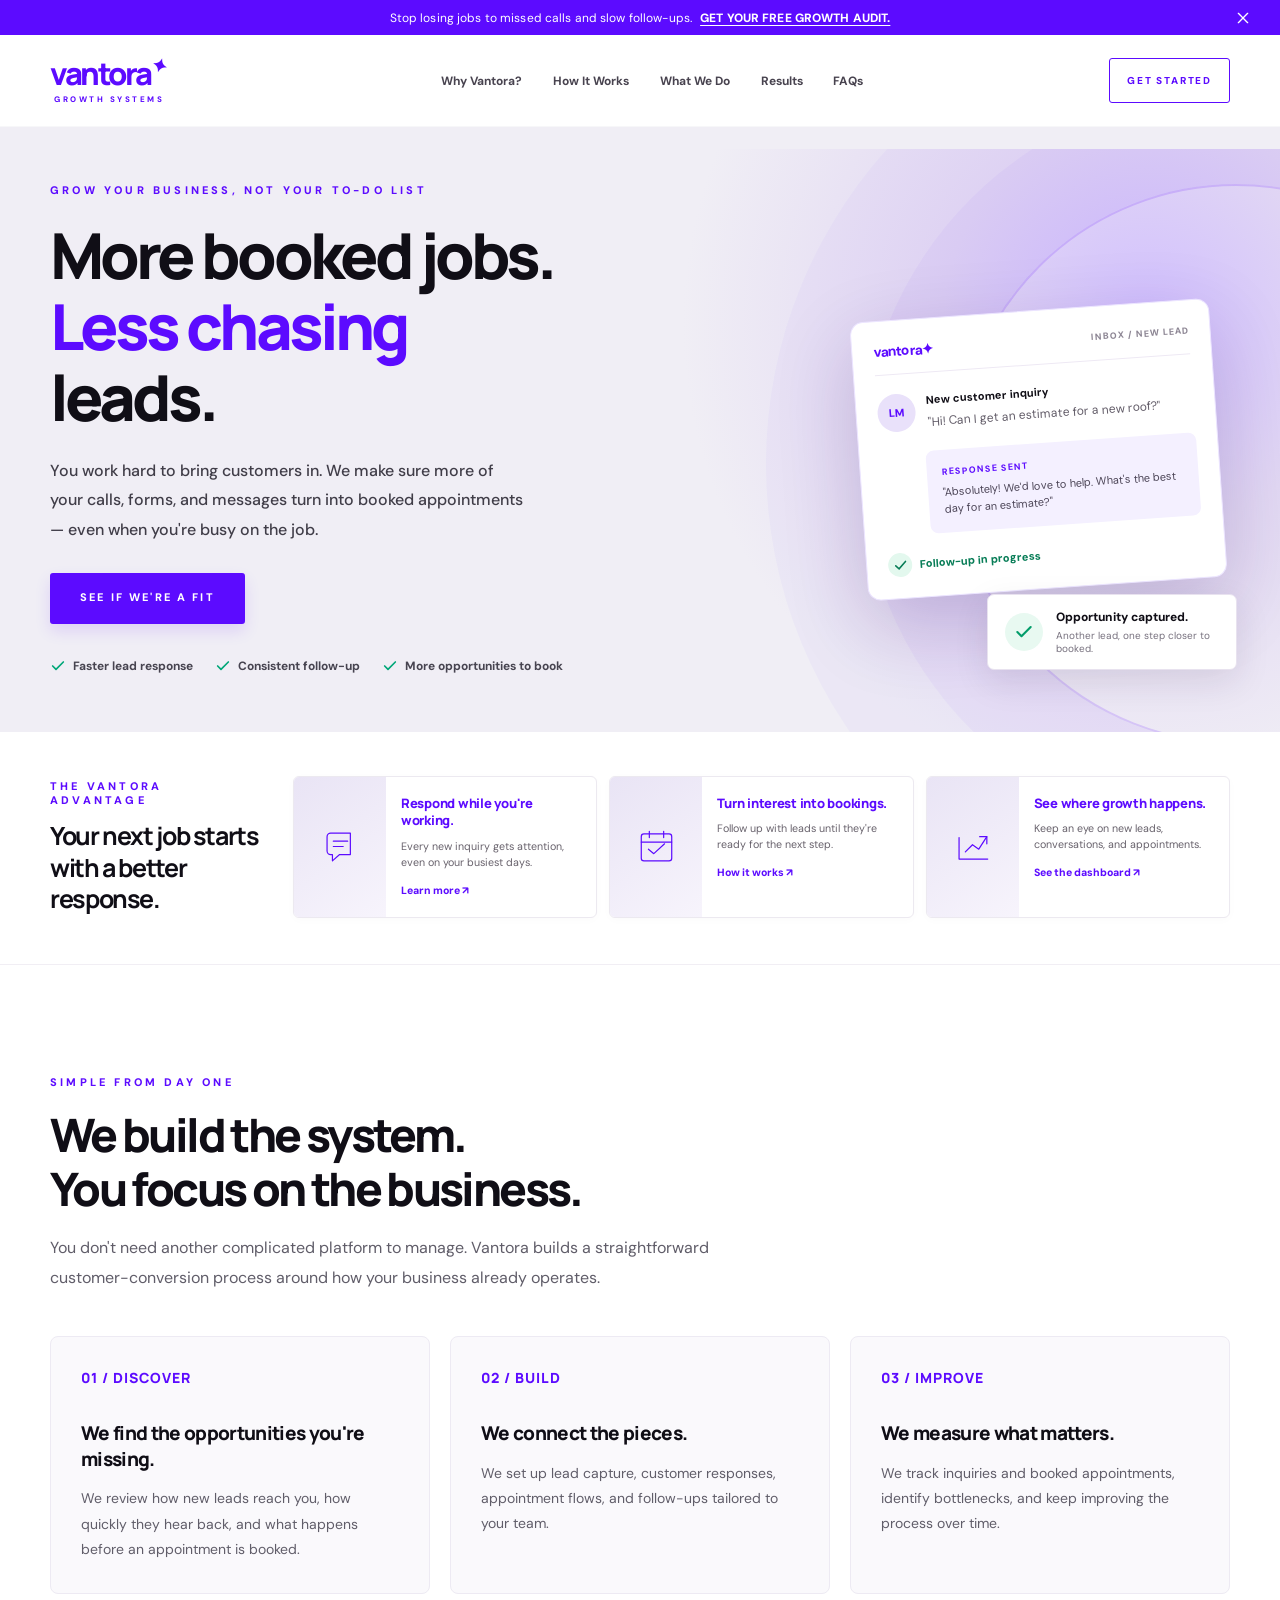
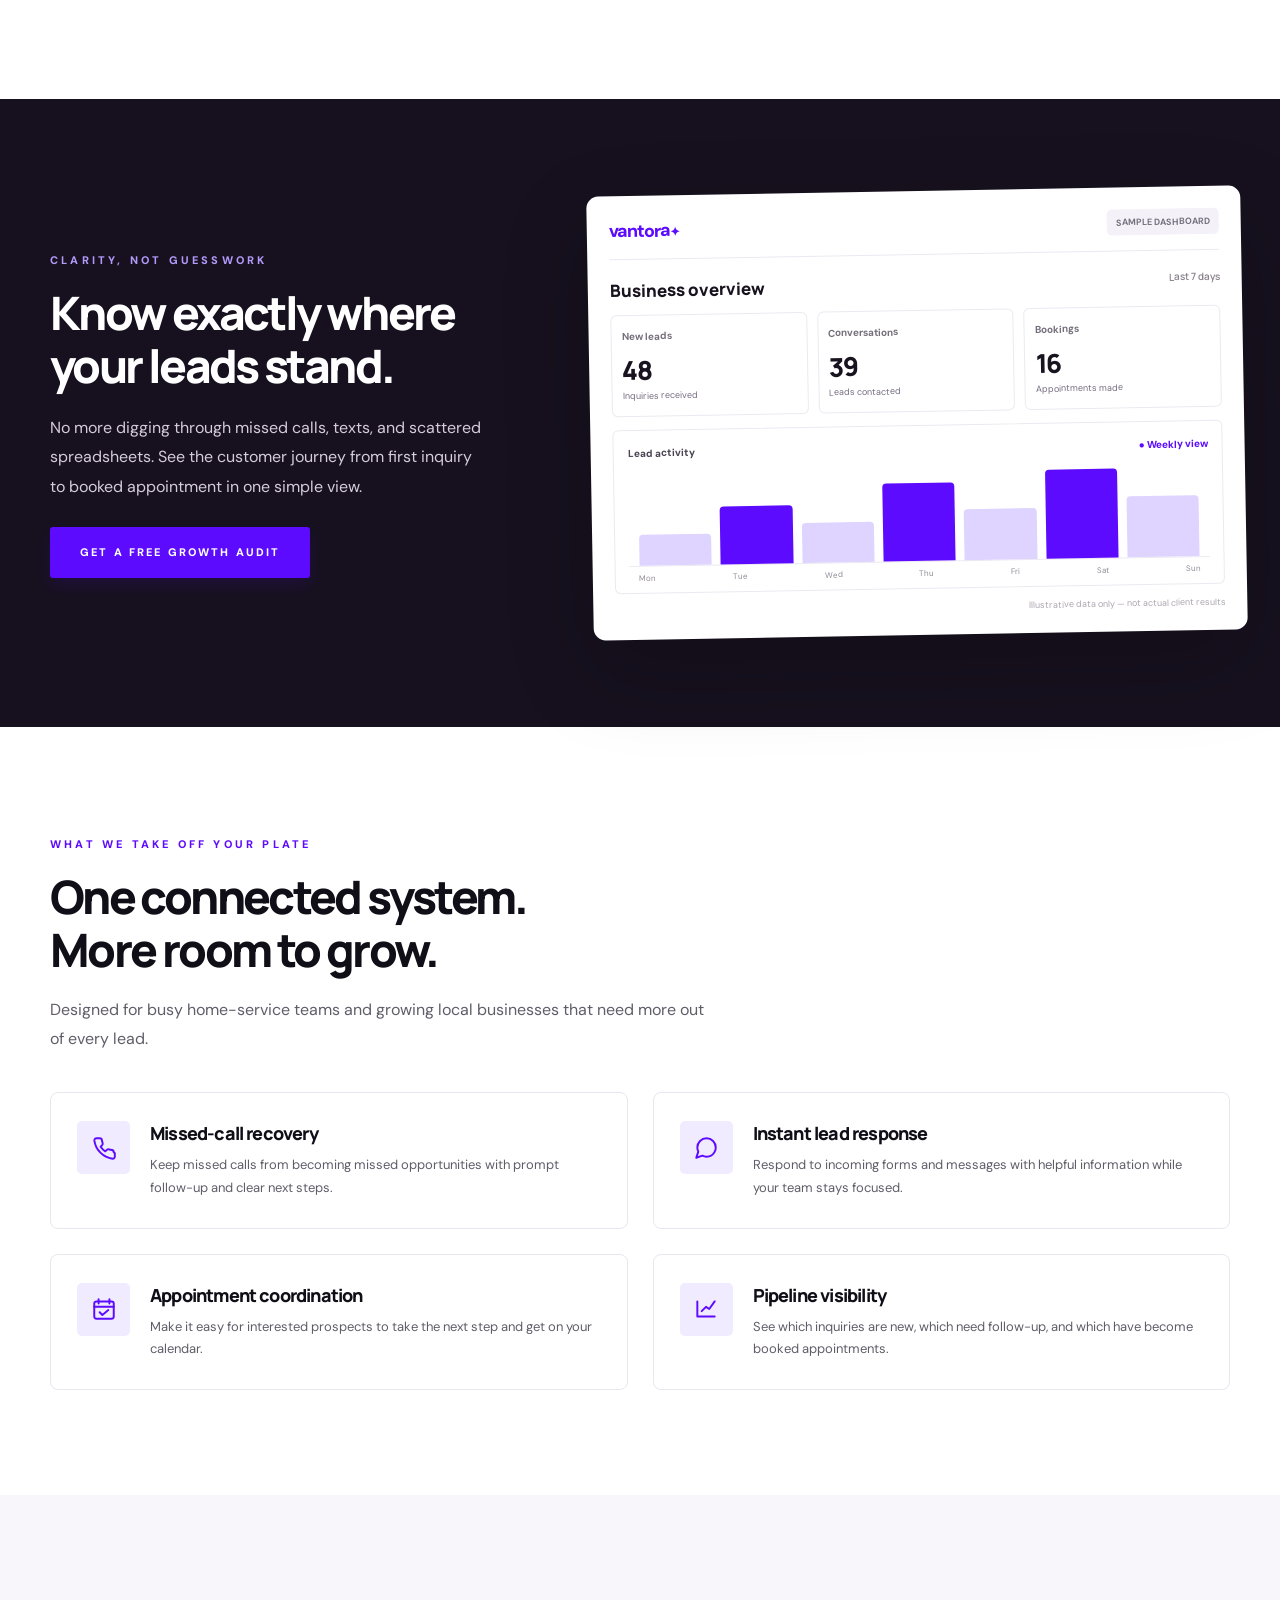
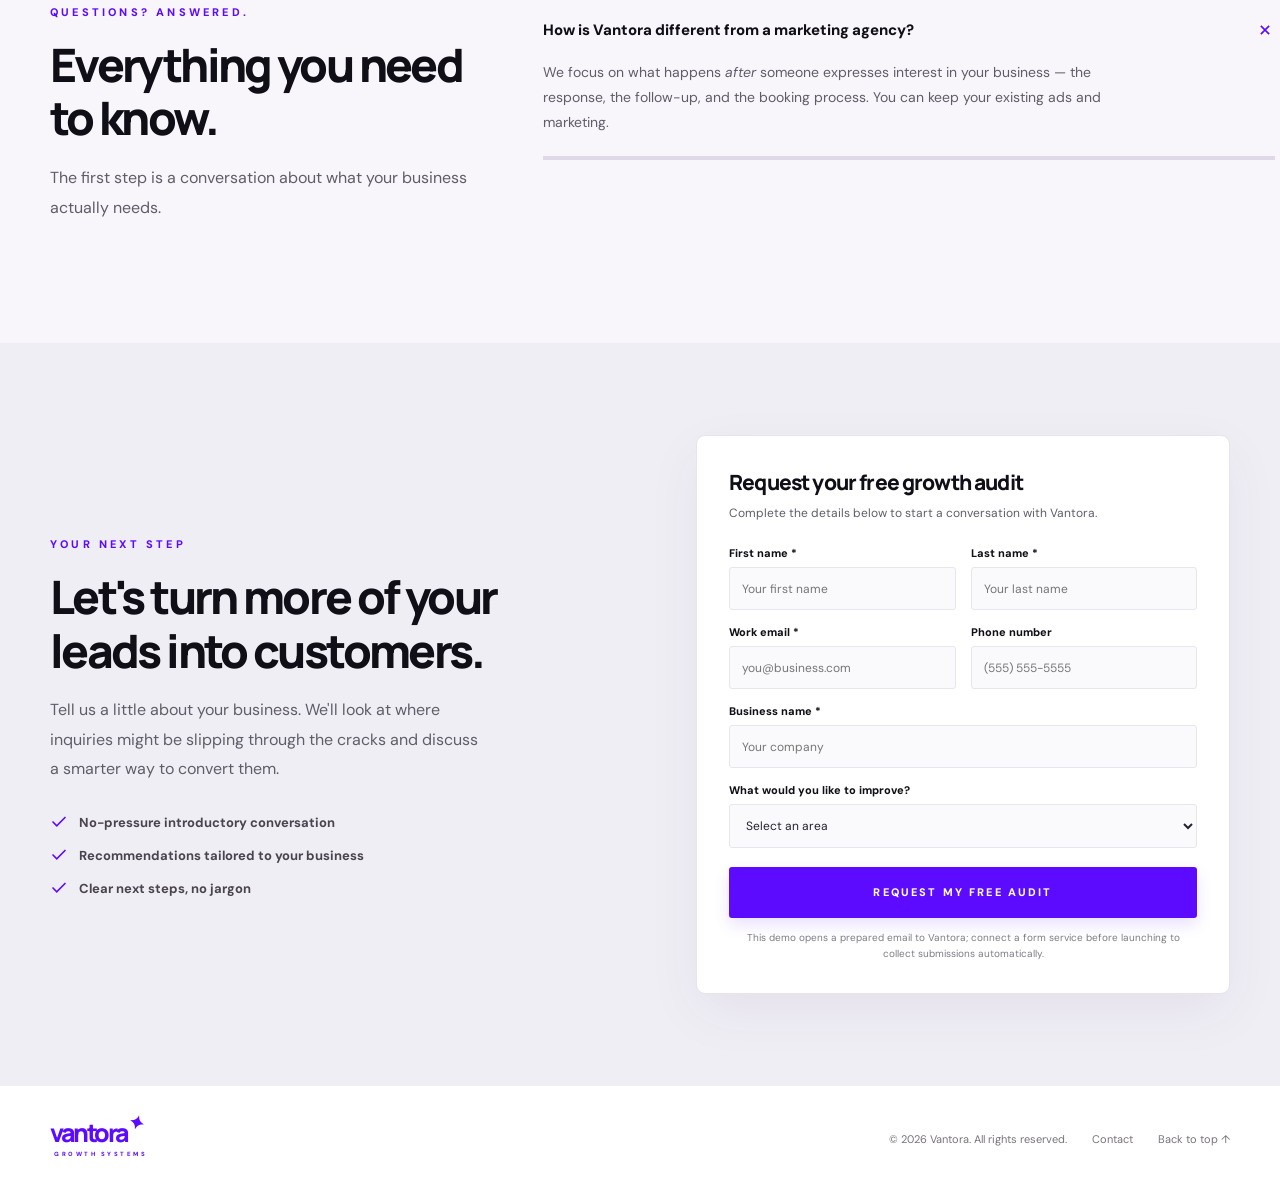
==== commit 654fd885: "Redesign Vantora homepage with lavender and purple growth-focused layout" ====
--- a/index.html
+++ b/index.html
@@ -1,164 +1,427 @@
 <!doctype html>
 <html lang="en">
 <head>
-  <meta charset="UTF-8" />
-  <meta name="viewport" content="width=device-width, initial-scale=1" />
-  <meta name="theme-color" content="#0B0B0F" />
-  <meta name="description" content="Vantora helps home-service businesses follow up with leads, recover open estimates, and convert more opportunities into booked jobs. Request a free 15-minute growth audit." />
-  <meta property="og:type" content="website" />
-  <meta property="og:title" content="Vantora | Stop Losing Jobs in the Follow-Up" />
-  <meta property="og:description" content="Better lead response. Smarter estimate follow-up. More opportunities to win the work you've already earned." />
-  <meta property="og:image" content="/assets/og-image.png" />
-  <meta name="color-scheme" content="dark light" />
-  <link rel="icon" type="image/png" href="assets/favicon.png" />
-  <link rel="preconnect" href="https://fonts.googleapis.com" />
-  <link rel="preconnect" href="https://fonts.gstatic.com" crossorigin />
-  <link href="https://fonts.googleapis.com/css2?family=Inter:wght@400;450;500;550;600;650;700;750;800&display=swap" rel="stylesheet" />
-  <link rel="stylesheet" href="styles.css" />
-  <title>Vantora | More Booked Jobs. Less Chasing.</title>
+  <meta charset="utf-8">
+  <meta name="viewport" content="width=device-width, initial-scale=1">
+  <meta name="theme-color" content="#f2f0f7">
+  <meta name="description" content="Vantora helps service businesses turn more inquiries into booked jobs with faster responses, reliable follow-up, and simple performance tracking.">
+  <title>Vantora — More booked jobs. Less chasing leads.</title>
+  <link rel="preconnect" href="https://fonts.googleapis.com">
+  <link rel="preconnect" href="https://fonts.gstatic.com" crossorigin>
+  <link href="https://fonts.googleapis.com/css2?family=DM+Sans:wght@400;500;600;700;800&family=Manrope:wght@400;500;600;700;800&display=swap" rel="stylesheet">
+  <style>
+    :root {
+      --purple: #5c0bff;
+      --purple-dark: #4000d5;
+      --ink: #100e16;
+      --muted: #605d69;
+      --lilac: #f0eef5;
+      --white: #fff;
+      --line: #e8e5ed;
+      --lavender-soft: #f7f5fb;
+      --max: 1232px;
+      --shadow: 0 18px 45px rgba(25,15,52,.09);
+    }
+    *, *::before, *::after { box-sizing: border-box; }
+    html { scroll-behavior: smooth; scroll-padding-top: 108px; }
+    body { margin: 0; background: var(--white); color: var(--ink); font-family: 'DM Sans', Arial, sans-serif; -webkit-font-smoothing: antialiased; }
+    a { color: inherit; text-decoration: none; }
+    button, input, select, textarea { font: inherit; }
+    button, a { -webkit-tap-highlight-color: transparent; }
+    :focus-visible { outline: 3px solid #9271ff; outline-offset: 3px; }
+    .container { width: min(var(--max), calc(100% - 100px)); margin-inline: auto; }
+    .announcement { position: relative; display: flex; align-items: center; justify-content: center; min-height: 35px; padding: 8px 56px; background: var(--purple); color: #fff; text-align: center; font-size: 12px; letter-spacing: .01em; }
+    .announcement a { font-weight: 800; text-decoration: underline; text-underline-offset: 3px; margin-left: 5px; }
+    .announcement button { position: absolute; right: 24px; top: 50%; transform: translateY(-50%); color: white; border: 0; background: transparent; cursor: pointer; padding: 5px; line-height: 1; }
+    .announcement button svg { width: 16px; height: 16px; display: block; }
+    .nav-wrap { background: #fff; position: sticky; top: 0; z-index: 100; border-bottom: 1px solid rgba(42,26,77,.035); }
+    .nav { min-height: 91px; display: flex; align-items: center; justify-content: space-between; gap: 30px; }
+    .brand { display: flex; flex-direction: column; gap: 0; color: var(--purple); flex-shrink: 0; }
+    .brand-word { font-family: 'Manrope', Arial, sans-serif; font-size: 31px; font-weight: 800; letter-spacing: -2.5px; line-height: 1; }
+    .brand-word .brand-spark { display: inline-block; font-size: 19px; line-height: 0; vertical-align: 12px; transform: rotate(17deg); letter-spacing: 0; margin-left: 1px; }
+    .brand-sub { font-size: 8px; font-weight: 800; letter-spacing: 2.5px; margin-left: 4px; margin-top: 5px; }
+    .navlinks { display: flex; align-items: center; justify-content: center; gap: clamp(17px, 2.4vw, 33px); margin-left: 28px; flex: 1; }
+    .navlinks a, .nav-text-link { color: #48434f; font-size: 12px; font-weight: 700; white-space: nowrap; transition: color .18s; }
+    .navlinks a:hover, .nav-text-link:hover { color: var(--purple); }
+    .nav-actions { display: flex; align-items: center; gap: 22px; }
+    .pill-outline { display: inline-flex; align-items: center; justify-content: center; min-height: 45px; border: 1.5px solid var(--purple); border-radius: 3px; padding: 0 17px; color: var(--purple); background: #fff; font-size: 10px; font-weight: 800; letter-spacing: 1.8px; text-transform: uppercase; text-align: center; transition: background .18s,color .18s; white-space: nowrap; }
+    .pill-outline:hover { color: white; background: var(--purple); }
+    .hamburger { display: none; background: none; border: none; padding: 9px; cursor: pointer; color: var(--purple); }
+    .hamburger svg { width: 26px; height: 26px; }
+    .hero { overflow: hidden; background: var(--lilac); }
+    .hero-inner { position: relative; display: grid; grid-template-columns: 48% 52%; min-height: 598px; }
+    .hero-copy { display: flex; flex-direction: column; align-items: flex-start; justify-content: center; padding: 56px 10px 58px 0; position: relative; z-index: 2; }
+    .eyebrow { font-size: 11px; font-weight: 800; letter-spacing: 3.2px; text-transform: uppercase; color: var(--purple); }
+    .hero .eyebrow { margin-bottom: 23px; }
+    h1,h2,h3,h4,p { margin-top: 0; }
+    h1,h2,h3 { font-family: 'Manrope', 'DM Sans', sans-serif; }
+    h1 { font-size: clamp(45px, 4.95vw, 75px); font-weight: 800; letter-spacing: -.062em; line-height: 1.12; margin-bottom: 23px; max-width: 660px; }
+    h1 em { font-style: normal; color: var(--purple); }
+    .hero-desc { font-size: 16px; font-weight: 500; line-height: 1.85; color: #403d48; max-width: 480px; margin-bottom: 28px; }
+    .primary-cta { display: inline-flex; align-items: center; justify-content: center; min-height: 51px; padding: 0 28px; border-radius: 3px; border: 2px solid var(--purple); background: var(--purple); color: #fff; font-weight: 800; font-size: 11px; letter-spacing: 2.15px; line-height: 1.25; text-transform: uppercase; box-shadow: 0 7px 16px rgba(92,11,255,.12); transition: background .18s, transform .18s, box-shadow .18s; cursor: pointer; }
+    .primary-cta:hover { background: var(--purple-dark); border-color: var(--purple-dark); transform: translateY(-2px); box-shadow: 0 11px 20px rgba(92,11,255,.20); }
+    .hero-assurance { margin-top: 34px; display: flex; flex-wrap: wrap; gap: 12px 22px; align-items: center; }
+    .assurance-item { display: inline-flex; gap: 7px; align-items: center; font-size: 12px; color: #474450; font-weight: 700; white-space: nowrap; }
+    .assurance-item svg { flex-shrink: 0; width: 16px; height: 16px; color: #00a778; }
+    .hero-visual { position: relative; min-width: 0; align-self: stretch; }
+    .photo-box { position: absolute; inset: 22px -13vw 0 1%; overflow: hidden; }
+    .photo-box::before { content:''; position:absolute; z-index:1; inset:0; background:linear-gradient(90deg, var(--lilac) 0%, rgba(240,238,245,.35) 18%, transparent 41%); pointer-events:none; }
+    .photo-box::after { content:''; position:absolute; z-index:1; left:0; right:0; bottom:0; height:65px; background:linear-gradient(0deg, var(--lilac) 0%, transparent 100%); pointer-events:none; }
+    .photo-box img { display:block; width:100%; height:100%; object-fit:cover; object-position:43% 31%; filter:saturate(.87) brightness(1.05); position:relative; z-index:1; }
+    .photo-fallback { position:absolute; z-index:0; inset:0; display:grid; place-items:center; background:radial-gradient(circle at 68% 30%,#d1bfff 0,#e2d8f3 31%,#f0eef5 70%); overflow:hidden; }
+    .photo-fallback::before { content:''; position:absolute; width:560px; height:560px; right:-120px; top:35px; border:2px solid rgba(92,11,255,.16); border-radius:50%; box-shadow:0 0 0 95px rgba(92,11,255,.035), 0 0 0 190px rgba(92,11,255,.028); }
+    .fui { position:relative; width:min(360px,70%); padding:21px; background:#fff; border:1px solid #ece5ff; border-radius:13px; box-shadow:0 26px 80px rgba(49,17,105,.2); transform:rotate(-4deg) translate(8%,4%); }
+    .fui-head { display:flex; align-items:center; justify-content:space-between; border-bottom:1px solid #eee9f4; padding-bottom:14px; color:#8c8593; font-size:9px; letter-spacing:1px; font-weight:800; }
+    .fui-head strong { font-size:14px; color:var(--purple); letter-spacing:-.8px; }
+    .fui-row { display:flex; gap:11px; align-items:flex-start; padding:19px 0; }
+    .fui-avatar { background:#e9e1fa; color:var(--purple); border-radius:50%; width:38px; height:38px; display:grid; place-items:center; font-size:11px; font-weight:800; flex-shrink:0; }
+    .fui-row strong,.fui-reply strong { display:block; font-size:11px; margin:1px 0 6px; }
+    .fui-row p { margin:0; font-size:12px; line-height:1.6; color:#625c68; }
+    .fui-reply { background:#f4f0ff; border-radius:8px; padding:15px; margin-left:45px; }
+    .fui-reply strong { color:var(--purple); font-size:9px; letter-spacing:1px; }
+    .fui-reply p { color:#4d4658; line-height:1.55; margin:0; font-size:11px; }
+    .fui-status { display:flex; align-items:center; gap:8px; color:#087d57; font-size:11px; font-weight:800; margin-top:17px; }
+    .fui-status span { display:grid; place-items:center; background:#e3f8ee; border-radius:50%; width:24px; height:24px; }
+    .fui-status svg { width:15px; height:15px; }
+    .photo-fallback.show { z-index:2; }
+    .photo-fallback:not(.show) { display:none; }
+    .hero-tag { position:absolute; right:-7px; bottom:62px; z-index:2; background:#fff; border:1px solid #e8e2ef; box-shadow:0 12px 35px rgba(37,21,58,.10); border-radius:7px; display:flex; align-items:center; gap:13px; padding:14px 17px; max-width:250px; }
+    .tag-check { background:#e8f9f1; border-radius:100%; width:38px; height:38px; display:grid; place-items:center; color:#039d6a; flex-shrink:0; }
+    .tag-check svg { width:20px; height:20px; }
+    .hero-tag strong { display:block; font-size:12px; font-weight:800; }
+    .hero-tag span { display:block; color:#77717e; font-size:10px; margin-top:4px; }
+    .intro-band { background:#fff; padding: 44px 0 46px; border-bottom:1px solid #f1eef4; }
+    .intro-grid { display:grid; grid-template-columns: 215px 1fr; gap:28px; align-items:center; }
+    .intro-heading .eyebrow { margin-bottom:13px; display:block; }
+    .intro-heading h2 { font-size:25px; letter-spacing:-.055em; line-height:1.25; margin:0; }
+    .feature-strip { display:grid; grid-template-columns:repeat(3,minmax(0,1fr)); gap:12px; }
+    .feature-mini { min-height:126px; border:1px solid #ece9f0; background:#fff; border-radius:6px; display:flex; align-items:stretch; overflow:hidden; box-shadow:0 2px 10px rgba(32,19,56,.02); }
+    .mini-icon { flex: 0 0 92px; display:grid; place-items:center; color:var(--purple); background:linear-gradient(145deg,#e9e4f5,#f7f4fc); }
+    .mini-icon svg { width:43px; height:43px; stroke-width:1.35; }
+    .mini-copy { padding:18px 15px; min-width:0; }
+    .mini-copy h3 { font-size:13px; line-height:1.36; color:var(--purple); font-weight:800; letter-spacing:-.02em; margin-bottom:8px; }
+    .mini-copy p { color:#68626c; font-size:10.7px; line-height:1.5; margin:0 0 8px; }
+    .mini-copy a { font-size:10.5px; font-weight:800; color:var(--purple); }
+    .section { padding:105px 0; }
+    .section-title { font-size:clamp(34px,3.6vw,50px); letter-spacing:-.057em; line-height:1.16; font-weight:800; margin:17px 0 18px; max-width:690px; }
+    .section-description { font-size:16px; line-height:1.85; color:var(--muted); max-width:670px; }
+    .how-grid { display:grid; grid-template-columns:repeat(3,1fr); gap:20px; margin-top:44px; }
+    .how-card { padding:31px 30px; border-radius:8px; background:#faf9fc; border:1px solid #edeaf3; }
+    .step-number { font-family:'Manrope',sans-serif; color:var(--purple); font-weight:800; font-size:14px; letter-spacing:.07em; display:block; margin-bottom:34px; }
+    .how-card h3 { font-size:19px; line-height:1.35; letter-spacing:-.035em; font-weight:800; margin-bottom:14px; }
+    .how-card p { font-size:14px; line-height:1.8; color:var(--muted); margin:0; }
+    .dark-band { background:#17111f; color:#fff; padding:92px 0; }
+    .dark-layout { display:grid; grid-template-columns:41% 59%; gap:26px; align-items:center; }
+    .dark-band .eyebrow { color:#b39afa; }
+    .dark-band .section-title { margin-bottom:20px; }
+    .dark-band .section-description { color:#d5ccd9; max-width:435px; }
+    .dark-band .primary-cta { margin-top:10px; }
+    .dashboard { padding:22px; margin:0 12px 0 30px; border-radius:12px; background:#fff; color:#18131e; box-shadow:0 32px 85px rgba(0,0,0,.21); transform:rotate(-1deg); }
+    .dashboard-top { display:flex; align-items:center; justify-content:space-between; gap:10px; padding-bottom:15px; border-bottom:1px solid #ece8f0; }
+    .dashboard .dashboard-brand { color:var(--purple); font-size:18px; font-weight:800; letter-spacing:-1px; }
+    .dash-label { background:#f4f1f9; color:#77717d; padding:7px 9px; font-size:9px; border-radius:5px; font-weight:700; }
+    .dash-title { font-family:'Manrope',sans-serif; font-size:17px; font-weight:800; margin:19px 0 13px; }
+    .stat-grid { display:grid; grid-template-columns:repeat(3,1fr); gap:10px; }
+    .stat { border-radius:6px; border:1px solid #ece9f0; padding:14px 10px; }
+    .stat small { display:block; color:#756f7b; font-size:10px; font-weight:700; }
+    .stat strong { display:block; margin-top:9px; font-family:'Manrope'; font-size:26px; font-weight:800; letter-spacing:-1.5px; }
+    .stat em { display:block; font-size:9px; color:#746c80; margin-top:2px; font-style:normal; }
+    .dash-chart { margin-top:13px; border-radius:6px; padding:16px 14px 10px; border:1px solid #ece9f0; }
+    .chart-title { display:flex; justify-content:space-between; color:#4b4553; font-size:10px; font-weight:800; }
+    .bar-row { height:90px; display:flex; align-items:end; justify-content:space-between; gap:9px; border-bottom:1px solid #ece9f1; margin:17px 0 0; padding:0 10px; }
+    .bar { height:var(--h); width:100%; background:#ded4ff; border-radius:4px 4px 0 0; }
+    .bar:nth-child(even) { background:var(--purple); }
+    .bar-labels { display:flex; justify-content:space-between; font-size:8px; color:#918a96; padding:6px 9px 0; }
+    .dash-footnote { margin:12px 0 0; color:#aca6b0; text-align:right; font-size:9px; }
+    .solutions { background:#fff; }
+    .solutions-grid { display:grid; grid-template-columns:1fr 1fr; gap:25px; margin-top:38px; }
+    .solution { display:flex; gap:20px; align-items:flex-start; padding:28px 26px; border:1px solid #e9e6ee; border-radius:8px; }
+    .solution-icon { display:grid; place-items:center; border-radius:5px; width:53px; height:53px; background:#f1ebff; color:var(--purple); flex-shrink:0; }
+    .solution-icon svg { width:26px; height:26px; stroke-width:1.8; }
+    .solution h3 { margin-bottom:9px; font-size:18px; letter-spacing:-.045em; font-weight:800; }
+    .solution p { color:var(--muted); line-height:1.75; font-size:13px; margin:0; }
+    .faq-section { background:#f8f6fb; }
+    .faq-layout { display:grid; grid-template-columns:38% 62%; gap:45px; }
+    .faq { border-bottom:1px solid #ded8e8; }
+    .faq button { display:flex; justify-content:space-between; gap:20px; align-items:center; width:100%; background:none; border:none; text-align:left; font-size:15px; font-weight:800; padding:20px 0; color:var(--ink); cursor:pointer; }
+    .faq button svg { width:20px; height:20px; color:var(--purple); flex-shrink:0; transition:transform .18s; }
+    .faq[open] button svg { transform:rotate(45deg); }
+    .faq p { margin:0 0 20px; max-width:590px; color:var(--muted); font-size:14px; line-height:1.8; }
+    .contact-section { background:var(--lilac); padding:92px 0; }
+    .contact-grid { display:grid; grid-template-columns: 1fr .96fr; align-items:center; gap:90px; }
+    .contact-copy .section-title { max-width:500px; }
+    .contact-copy p { max-width:440px; }
+    .contact-list { display:flex; flex-direction:column; gap:15px; margin-top:29px; }
+    .contact-list span { display:flex; align-items:center; gap:11px; font-size:13px; font-weight:700; color:#49444e; }
+    .contact-list svg { width:18px; height:18px; color:var(--purple); }
+    .contact-form { background:#fff; border:1px solid #e8e3ef; border-radius:9px; padding:32px; box-shadow:0 18px 55px rgba(38,25,64,.06); }
+    .contact-form h3 { font-size:21px; margin-bottom:8px; font-weight:800; letter-spacing:-.04em; }
+    .contact-form .form-intro { font-size:12px; color:var(--muted); line-height:1.6; margin-bottom:23px; }
+    .fields { display:grid; grid-template-columns:1fr 1fr; gap:15px; }
+    .field { display:flex; flex-direction:column; gap:7px; }
+    .field.wide { grid-column:1 / -1; }
+    .field label { font-size:11px; font-weight:800; }
+    .field input, .field select, .field textarea { width:100%; background:#faf9fc; border:1px solid #e9e5ee; border-radius:3px; padding:12px; min-height:43px; font-size:12px; color:#27222e; outline:none; }
+    .field textarea { resize:vertical; min-height:75px; }
+    .field input:focus, .field textarea:focus, .field select:focus { border-color:var(--purple); box-shadow:0 0 0 2px rgba(92,11,255,.08); }
+    .contact-form .primary-cta { width:100%; margin-top:19px; }
+    .form-note { color:#807a86; font-size:10px; line-height:1.55; margin:12px 0 0; text-align:center; }
+    footer { padding:34px 0; }
+    .footer-inner { display:flex; align-items:center; justify-content:space-between; gap:25px; }
+    .footer-inner .brand-word { font-size:25px; }
+    .footer-inner .brand-sub { font-size:6px; }
+    .footer-right { display:flex; align-items:center; gap:25px; color:#79727d; font-size:11px; }
+    .footer-right a:hover { color:var(--purple); }
+    .sr-only { position:absolute; clip:rect(0,0,0,0); width:1px; height:1px; overflow:hidden; white-space:nowrap; }
+    @media(max-width:1120px) {
+      .container { width:min(var(--max),calc(100% - 70px)); }
+      .navlinks { gap:17px; margin-left:6px; }
+      .nav-actions { gap:10px; }
+      .nav-text-link { display:none; }
+      .hero-inner { min-height:570px; grid-template-columns:52% 48%; }
+      h1 { font-size:clamp(43px,5.3vw,65px); }
+      .photo-box { right:-11vw; }
+      .hero-tag { right:0; }
+      .intro-grid { grid-template-columns:180px 1fr; }
+      .mini-icon { flex-basis:69px; }
+      .mini-icon svg { width:34px; height:34px; }
+      .mini-copy { padding:15px 12px; }
+    }
+    @media(max-width:820px) {
+      .container { width:calc(100% - 42px); }
+      .nav { min-height:75px; }
+      .brand-word { font-size:28px; }
+      .hamburger { display:block; }
+      .nav-actions { margin-left:auto; }
+      .navlinks { display:none; position:absolute; top:100%; left:0; right:0; background:#fff; border-top:1px solid #efebf3; padding:20px 22px 24px; box-shadow:0 18px 22px rgba(25,15,52,.07); margin:0; flex-direction:column; align-items:flex-start; gap:19px; }
+      .navlinks.open { display:flex; }
+      .navlinks a { font-size:14px; }
+      .hero-inner { min-height:560px; }
+      .hero-copy { padding:45px 0; }
+      h1 { font-size:clamp(40px,5.6vw,52px); }
+      .hero-desc { font-size:14px; line-height:1.7; }
+      .hero-visual { margin-right:-24px; }
+      .hero-tag { right:20px; bottom:35px; }
+      .intro-grid { grid-template-columns:1fr; }
+      .intro-heading h2 { max-width:100%; }
+      .dark-layout { grid-template-columns:1fr; gap:50px; }
+      .dashboard { margin:0 6px; }
+      .contact-grid { gap:32px; }
+      .faq-layout { gap:20px; }
+    }
+    @media(max-width:620px) {
+      .announcement { min-height:41px; padding:9px 38px 9px 14px; font-size:10px; }
+      .announcement button { right:11px; }
+      .nav { min-height:71px; }
+      .nav-actions .pill-outline { font-size:9px; min-height:40px; padding:0 11px; letter-spacing:.8px; }
+      .hero-inner { display:flex; flex-direction:column; min-height:0; }
+      .hero-copy { padding:53px 0 37px; }
+      .hero .eyebrow { margin-bottom:17px; }
+      h1 { font-size:clamp(43px,10vw,62px); line-height:1.09; margin-bottom:18px; }
+      .hero-desc { max-width:510px; margin-bottom:22px; font-size:15px; }
+      .hero-assurance { margin-top:25px; gap:13px; }
+      .hero-visual { min-height:340px; margin:0 -21px; }
+      .photo-box { inset:0; }
+      .photo-box::before { background:linear-gradient(0deg, transparent 50%, var(--lilac) 100%); }
+      .photo-box img { object-position:center 34%; }
+      .hero-tag { bottom:17px; right:24px; }
+      .intro-band { padding:40px 0; }
+      .intro-heading h2 { font-size:24px; }
+      .feature-strip { display:flex; overflow-x:auto; padding-bottom:8px; scroll-snap-type:x mandatory; }
+      .feature-mini { flex:0 0 88%; scroll-snap-align:start; }
+      .mini-icon { flex-basis:110px; }
+      .section { padding:69px 0; }
+      .section-title { font-size:35px; }
+      .section-description { font-size:14px; }
+      .how-grid,.solutions-grid { grid-template-columns:1fr; gap:13px; margin-top:31px; }
+      .how-card { padding:26px; }
+      .step-number { margin-bottom:20px; }
+      .dark-band { padding:70px 0; }
+      .dashboard { padding:14px; transform:none; }
+      .stat-grid { gap:6px; }
+      .stat { padding:12px 7px; }
+      .stat strong { font-size:21px; }
+      .stat small { font-size:8.5px; }
+      .faq-layout { grid-template-columns:1fr; }
+      .contact-section { padding:72px 0; }
+      .contact-grid { grid-template-columns:1fr; gap:28px; }
+      .contact-form { padding:23px; }
+      .fields { grid-template-columns:1fr; }
+      .field.wide { grid-column:auto; }
+      .footer-inner { flex-direction:column; align-items:flex-start; }
+      .footer-right { flex-wrap:wrap; gap:10px 20px; }
+    }
+    @media(prefers-reduced-motion:reduce) {
+      *,*:before,*:after { scroll-behavior:auto!important; transition:none!important; }
+    }
+  </style>
 </head>
 <body>
-  <a class="skip-link" href="#main">Skip to content</a>
-  <div class="topline">
-    <span class="topline-pulse" aria-hidden="true"></span>
-    Growth systems for ambitious service businesses
-    <span class="topline-divider" aria-hidden="true"></span>
-    <span>Chicago-based · Built to scale</span>
+  <div class="announcement" id="announcement">
+    <span>Stop losing jobs to missed calls and slow follow-ups. <a href="#contact">GET YOUR FREE GROWTH AUDIT.</a></span>
+    <button aria-label="Dismiss announcement" id="dismiss-banner">
+      <svg viewBox="0 0 24 24" fill="none" stroke="currentColor" stroke-width="2" stroke-linecap="round"><path d="M5 5l14 14M19 5L5 19"/></svg>
+    </button>
   </div>
-
-  <header class="site-header" id="top">
-    <div class="container nav-wrap">
-      <a href="#top" class="brand" aria-label="Vantora home">
-        <img class="brand-logo" src="assets/vantora-wordmark-light.png" width="213" height="41" alt="Vantora" />
-        <span class="brand-subtitle">AI SOLUTIONS</span>
-      </a>
-      <nav class="desktop-nav" aria-label="Main navigation">
-        <a href="#problem">The problem</a>
-        <a href="#solutions">What we do</a>
-        <a href="#process">How it works</a>
-        <a href="#calculator">ROI calculator</a>
+  <header class="nav-wrap">
+    <div class="nav container">
+      <a class="brand" href="#top" aria-label="Vantora home"><span class="brand-word">vantora<span class="brand-spark">✦</span></span><span class="brand-sub">GROWTH SYSTEMS</span></a>
+      <nav id="primary-nav" class="navlinks" aria-label="Main navigation">
+        <a href="#why-vantora">Why Vantora?</a>
+        <a href="#how-it-works">How It Works</a>
+        <a href="#solutions">What We Do</a>
+        <a href="#results">Results</a>
+        <a href="#faq">FAQs</a>
       </nav>
-      <a class="nav-cta" href="#contact">Get a free audit <span aria-hidden="true">↗</span></a>
-      <button class="menu-button" id="menuToggle" aria-expanded="false" aria-controls="mobileMenu" aria-label="Open navigation menu">
-        <span></span><span></span><span></span>
-      </button>
+      <div class="nav-actions">
+        <a class="pill-outline" href="#contact">GET STARTED</a>
+        <button class="hamburger" aria-controls="primary-nav" aria-expanded="false" aria-label="Open menu" id="menu-toggle">
+          <svg viewBox="0 0 24 24" fill="none" stroke="currentColor" stroke-width="2" stroke-linecap="round"><path d="M3 6h18M3 12h18M3 18h18"/></svg>
+        </button>
+      </div>
     </div>
-    <nav class="mobile-nav" id="mobileMenu" aria-label="Mobile navigation" hidden>
-      <a href="#problem">The problem</a>
-      <a href="#solutions">What we do</a>
-      <a href="#process">How it works</a>
-      <a href="#calculator">ROI calculator</a>
-      <a href="#contact" class="mobile-cta">Get a free audit ↗</a>
-    </nav>
   </header>
-
-  <main id="main">
-    <section class="hero-section" aria-labelledby="heroTitle">
-      <div class="hero-glow hero-glow-one" aria-hidden="true"></div>
-      <div class="hero-glow hero-glow-two" aria-hidden="true"></div>
-      <div class="hero-grid-pattern" aria-hidden="true"></div>
-      <div class="container hero-grid">
+  <main id="top">
+    <section class="hero" aria-labelledby="hero-title">
+      <div class="hero-inner container">
         <div class="hero-copy">
-          <div class="eyebrow"><span class="eyebrow-line"></span> BUILT FOR THE BUSINESSES THAT KEEP THINGS RUNNING</div>
-          <h1 id="heroTitle">Stop losing jobs<br />in the <span class="mint-text">follow-up<span class="accent-period">.</span></span></h1>
-          <p class="hero-lead">You work hard to get the lead. We make sure the conversation doesn't end there.</p>
-          <p class="hero-body">Vantora builds practical follow-up systems that respond to inquiries, reconnect with open estimates, and keep your team focused on the work that matters.</p>
-          <div class="hero-actions">
-            <a class="button button-mint" href="#contact">Get your free 15-minute audit <span class="arrow" aria-hidden="true">↗</span></a>
-            <a class="button button-outline" href="#solutions">Explore our solutions <span aria-hidden="true">↓</span></a>
+          <span class="eyebrow">GROW YOUR BUSINESS, NOT YOUR TO-DO LIST</span>
+          <h1 id="hero-title">More booked jobs.<br><em>Less chasing</em><br>leads.</h1>
+          <p class="hero-desc">You work hard to bring customers in. We make sure more of your calls, forms, and messages turn into booked appointments — even when you're busy on the job.</p>
+          <a href="#contact" class="primary-cta">SEE IF WE'RE A FIT</a>
+          <div class="hero-assurance" aria-label="Vantora benefits">
+            <span class="assurance-item"><svg viewBox="0 0 24 24" fill="none" stroke="currentColor" stroke-width="2.5" stroke-linecap="round" stroke-linejoin="round"><path d="M20 6L9 17l-5-5"/></svg>Faster lead response</span>
+            <span class="assurance-item"><svg viewBox="0 0 24 24" fill="none" stroke="currentColor" stroke-width="2.5" stroke-linecap="round" stroke-linejoin="round"><path d="M20 6L9 17l-5-5"/></svg>Consistent follow-up</span>
+            <span class="assurance-item"><svg viewBox="0 0 24 24" fill="none" stroke="currentColor" stroke-width="2.5" stroke-linecap="round" stroke-linejoin="round"><path d="M20 6L9 17l-5-5"/></svg>More opportunities to book</span>
           </div>
-          <div class="hero-trust"><span class="avatar-stack" aria-hidden="true"><span>01</span><span>02</span><span>03</span></span><span>Built around your business.<br /><strong>Not another generic software subscription.</strong></span></div>
-        </div>
-        <div class="hero-visual" aria-label="Illustration of how lead follow-up works">
-          <div class="decor-orbit orbit-one" aria-hidden="true"></div>
-          <div class="decor-orbit orbit-two" aria-hidden="true"></div>
-          <div class="pipeline-card">
-            <div class="pipeline-top"><div class="pipeline-title"><span class="pipeline-icon" aria-hidden="true"><svg viewBox="0 0 24 24" fill="none"><path d="M4 7h16M4 12h10M4 17h7" stroke="currentColor" stroke-width="2" stroke-linecap="round"/></svg></span><div><strong>Opportunity flow</strong><small>Illustrative example</small></div></div><span class="system-status"><i></i> SYSTEM ON</span></div>
-            <div class="workflow-line">
-              <div class="workflow-step"><span class="step-track-icon"><svg viewBox="0 0 24 24" fill="none"><path d="M4 5h16v14H4zM4 7l8 6 8-6" stroke="currentColor" stroke-width="1.7" stroke-linecap="round" stroke-linejoin="round"/></svg></span><div class="workflow-step-content"><div class="workflow-step-head"><strong>New inquiry received</strong><span>09:41 AM</span></div><p>Customer requests a furnace estimate</p><div class="mini-tags"><span>New lead</span><span>HVAC</span></div></div></div>
-              <div class="workflow-step"><span class="step-track-icon teal-icon"><svg viewBox="0 0 24 24" fill="none"><path d="M20 7L10 17l-5-5" stroke="currentColor" stroke-width="2" stroke-linecap="round" stroke-linejoin="round"/></svg></span><div class="workflow-step-content"><div class="workflow-step-head"><strong>Response sent</strong><span>09:41 AM</span></div><p>Approved follow-up sent with next steps</p></div></div>
-              <div class="workflow-step"><span class="step-track-icon purple-icon"><svg viewBox="0 0 24 24" fill="none"><path d="M12 3v9l6 3M12 21a9 9 0 1 0 0-18 9 9 0 0 0 0 18Z" stroke="currentColor" stroke-width="1.7" stroke-linecap="round" stroke-linejoin="round"/></svg></span><div class="workflow-step-content"><div class="workflow-step-head"><strong>Estimate follow-up</strong><span>DAY 02</span></div><p>Customer receives a timely check-in</p></div></div>
-              <div class="workflow-step final-step"><span class="step-track-icon mint-icon"><svg viewBox="0 0 24 24" fill="none"><path d="M20 7L10 17l-5-5" stroke="currentColor" stroke-width="2.2" stroke-linecap="round" stroke-linejoin="round"/></svg></span><div class="workflow-step-content"><div class="workflow-step-head"><strong>Customer replies</strong><span class="mint-text">HANDOFF</span></div><p>Team notified to close the conversation</p></div></div>
+        </div>
+        <div class="hero-visual" aria-label="Small business owner taking a customer call">
+          <div class="photo-box">
+            <img src="https://images.unsplash.com/photo-1687293233269-c6df38c3662f?auto=format&amp;fit=crop&amp;w=1400&amp;q=86" alt="Small business owner using her phone in her shop" onerror="this.style.opacity='0';this.nextElementSibling.classList.add('show')" />
+            <div class="photo-fallback" aria-hidden="true">
+              <div class="fui">
+                <div class="fui-head"><strong>vantora✦</strong><span>INBOX / NEW LEAD</span></div>
+                <div class="fui-row"><span class="fui-avatar">LM</span><div><strong>New customer inquiry</strong><p>"Hi! Can I get an estimate for a new roof?"</p></div></div>
+                <div class="fui-reply"><strong>RESPONSE SENT</strong><p>"Absolutely! We'd love to help. What's the best day for an estimate?"</p></div>
+                <div class="fui-status"><span><svg viewBox="0 0 24 24" fill="none" stroke="currentColor" stroke-width="2.5" stroke-linecap="round"><path d="M20 6L9 17l-5-5"/></svg></span>Follow-up in progress</div>
+              </div>
             </div>
-            <div class="pipeline-footer"><span class="small-signal" aria-hidden="true"><i></i><i></i><i></i><i></i><i></i></span> More conversations. Less manual chasing. <span aria-hidden="true">↗</span></div>
           </div>
-          <div class="float-chip float-chip-left"><span>↗</span><div><strong>Stay on top</strong><small>of every opportunity</small></div></div>
-          <div class="float-chip float-chip-right"><span>✓</span><div><strong>Human-first</strong><small>when it counts</small></div></div>
-        </div>
-      </div>
-      <div class="hero-bottom-line container"><span>LESS FRICTION. MORE FOLLOW-THROUGH.</span><a href="#problem">SCROLL TO EXPLORE <span aria-hidden="true">↓</span></a></div>
-    </section>
-
-    <div class="audience-band" aria-label="Industries served"><div class="container audience-wrap"><span class="audience-label">MADE FOR SERVICE TEAMS IN</span><span>HVAC</span><span class="audience-star">✳</span><span>PLUMBING</span><span class="audience-star">✳</span><span>ROOFING</span><span class="audience-star">✳</span><span>HOME SERVICES</span></div></div>
-
-    <section class="section problem-section" id="problem">
+          <div class="hero-tag" aria-hidden="true">
+            <div class="tag-check"><svg viewBox="0 0 24 24" fill="none" stroke="currentColor" stroke-width="2.5" stroke-linecap="round" stroke-linejoin="round"><path d="M20 6L9 17l-5-5"/></svg></div>
+            <div><strong>Opportunity captured.</strong><span>Another lead, one step closer to booked.</span></div>
+          </div>
+        </div>
+      </div>
+    </section>
+    <section class="intro-band" id="why-vantora" aria-labelledby="intro-title">
+      <div class="intro-grid container">
+        <div class="intro-heading"><span class="eyebrow">THE VANTORA ADVANTAGE</span><h2 id="intro-title">Your next job starts with a better response.</h2></div>
+        <div class="feature-strip">
+          <article class="feature-mini"><div class="mini-icon"><svg viewBox="0 0 48 48" fill="none" stroke="currentColor" stroke-width="2" stroke-linecap="round" stroke-linejoin="round"><path d="M13 9h22v24H23l-8 7v-7h-2a4 4 0 0 1-4-4V13a4 4 0 0 1 4-4z"/><path d="M16 18h16M16 24h11"/></svg></div><div class="mini-copy"><h3>Respond while you're working.</h3><p>Every new inquiry gets attention, even on your busiest days.</p><a href="#solutions">Learn more ↗</a></div></article>
+          <article class="feature-mini"><div class="mini-icon"><svg viewBox="0 0 48 48" fill="none" stroke="currentColor" stroke-width="2" stroke-linecap="round" stroke-linejoin="round"><rect x="7" y="10" width="34" height="30" rx="3"/><path d="M7 19h34M16 7v7M32 7v7M15 27l6 5 12-11"/></svg></div><div class="mini-copy"><h3>Turn interest into bookings.</h3><p>Follow up with leads until they're ready for the next step.</p><a href="#how-it-works">How it works ↗</a></div></article>
+          <article class="feature-mini"><div class="mini-icon"><svg viewBox="0 0 48 48" fill="none" stroke="currentColor" stroke-width="2" stroke-linecap="round" stroke-linejoin="round"><path d="M9 38V14M9 38h32M16 30l8-8 7 5 9-14"/><path d="M32 13h8v8"/></svg></div><div class="mini-copy"><h3>See where growth happens.</h3><p>Keep an eye on new leads, conversations, and appointments.</p><a href="#results">See the dashboard ↗</a></div></article>
+        </div>
+      </div>
+    </section>
+    <section class="section" id="how-it-works" aria-labelledby="how-title">
       <div class="container">
-        <div class="section-topline"><span class="section-number">01 / THE PROBLEM</span><span>REVENUE DOESN'T DISAPPEAR. IT SLIPS.</span></div>
-        <div class="section-heading-grid"><h2>It's not always a<br />lead problem.<br /><span class="muted-heading">It's a follow-up problem.</span></h2><div><p class="section-intro">You're already spending money and effort getting customers to call, click, and request quotes. But opportunities quietly go cold when the next step gets missed.</p><a class="text-link" href="#contact">Let's find the gaps <span aria-hidden="true">↗</span></a></div></div>
-        <div class="problem-cards">
-          <article class="problem-card"><span class="card-index">01 —</span><div class="problem-illustration"><span class="ring ring-one"></span><span class="ring ring-two"></span><svg viewBox="0 0 24 24" fill="none" aria-hidden="true"><path d="M21 16.4v3a2 2 0 0 1-2.2 2 19.8 19.8 0 0 1-8.6-3.1 19.5 19.5 0 0 1-6-6A19.8 19.8 0 0 1 1.1 3.7 2 2 0 0 1 3.1 1.5h3a2 2 0 0 1 2 1.7l.5 3a2 2 0 0 1-.6 1.8L6.5 9.5a16 16 0 0 0 8 8l1.5-1.5a2 2 0 0 1 1.8-.6l3 .5a2 2 0 0 1 1.7 2Z" stroke="currentColor" stroke-width="1.6"/></svg></div><h3>The lead you couldn't answer.</h3><p>The phone rings while your crew is on a job. By the time you call back, the customer may have moved on.</p></article>
-          <article class="problem-card"><span class="card-index">02 —</span><div class="problem-illustration"><span class="illustration-document"></span><svg viewBox="0 0 24 24" fill="none" aria-hidden="true"><path d="M8 3h8l5 5v13H8V3Z M16 3v5h5M11 13h7M11 17h5" stroke="currentColor" stroke-width="1.6" stroke-linecap="round" stroke-linejoin="round"/></svg></div><h3>The quote that went quiet.</h3><p>You put time into an estimate, hit send, and never hear back. Without a consistent follow-up, it gets forgotten.</p></article>
-          <article class="problem-card"><span class="card-index">03 —</span><div class="problem-illustration"><svg viewBox="0 0 24 24" fill="none" aria-hidden="true"><path d="M12 21a9 9 0 1 0 0-18 9 9 0 0 0 0 18ZM12 7v5l3 2" stroke="currentColor" stroke-width="1.6" stroke-linecap="round"/></svg><span class="illustration-badge">!</span></div><h3>The follow-up nobody owns.</h3><p>Leads live in different inboxes, forms, and apps. Your team is busy, and important conversations fall through.</p></article>
-        </div>
-      </div>
-    </section>
-
-    <section class="section solution-section" id="solutions">
+        <span class="eyebrow">SIMPLE FROM DAY ONE</span>
+        <h2 class="section-title" id="how-title">We build the system.<br>You focus on the business.</h2>
+        <p class="section-description">You don't need another complicated platform to manage. Vantora builds a straightforward customer-conversion process around how your business already operates.</p>
+        <div class="how-grid">
+          <article class="how-card"><span class="step-number">01 / DISCOVER</span><h3>We find the opportunities you're missing.</h3><p>We review how new leads reach you, how quickly they hear back, and what happens before an appointment is booked.</p></article>
+          <article class="how-card"><span class="step-number">02 / BUILD</span><h3>We connect the pieces.</h3><p>We set up lead capture, customer responses, appointment flows, and follow-ups tailored to your team.</p></article>
+          <article class="how-card"><span class="step-number">03 / IMPROVE</span><h3>We measure what matters.</h3><p>We track inquiries and booked appointments, identify bottlenecks, and keep improving the process over time.</p></article>
+        </div>
+      </div>
+    </section>
+    <section class="dark-band" id="results" aria-labelledby="results-title">
+      <div class="dark-layout container">
+        <div>
+          <span class="eyebrow">CLARITY, NOT GUESSWORK</span>
+          <h2 class="section-title" id="results-title">Know exactly where your leads stand.</h2>
+          <p class="section-description">No more digging through missed calls, texts, and scattered spreadsheets. See the customer journey from first inquiry to booked appointment in one simple view.</p>
+          <a class="primary-cta" href="#contact">GET A FREE GROWTH AUDIT</a>
+        </div>
+        <div class="dashboard" role="img" aria-label="Illustrative Vantora dashboard showing new leads, conversations, bookings and activity across the week. Numbers are demo data.">
+          <div class="dashboard-top"><span class="dashboard-brand">vantora<span style="font-size:12px">✦</span></span><span class="dash-label">SAMPLE DASHBOARD</span></div>
+          <div class="dash-title">Business overview <span style="float:right;font-size:10px;color:#89818d;letter-spacing:0;font-weight:600">Last 7 days</span></div>
+          <div class="stat-grid"><div class="stat"><small>New leads</small><strong>48</strong><em>Inquiries received</em></div><div class="stat"><small>Conversations</small><strong>39</strong><em>Leads contacted</em></div><div class="stat"><small>Bookings</small><strong>16</strong><em>Appointments made</em></div></div>
+          <div class="dash-chart"><div class="chart-title"><span>Lead activity</span><span style="color:var(--purple)">● Weekly view</span></div><div class="bar-row"><div class="bar" style="--h:35%"></div><div class="bar" style="--h:65%"></div><div class="bar" style="--h:45%"></div><div class="bar" style="--h:88%"></div><div class="bar" style="--h:57%"></div><div class="bar" style="--h:100%"></div><div class="bar" style="--h:68%"></div></div><div class="bar-labels"><span>Mon</span><span>Tue</span><span>Wed</span><span>Thu</span><span>Fri</span><span>Sat</span><span>Sun</span></div></div>
+          <div class="dash-footnote">Illustrative data only — not actual client results</div>
+        </div>
+      </div>
+    </section>
+    <section class="section solutions" id="solutions" aria-labelledby="solutions-title">
       <div class="container">
-        <div class="section-topline light-topline"><span class="section-number">02 / WHAT WE DO</span><span>SIMPLE SYSTEMS. REAL BUSINESS PROBLEMS.</span></div>
-        <div class="solutions-header"><h2>We build the follow-through<br /><span>your business needs.</span></h2><p>Not a complicated overhaul. Just the right systems, connected to the tools you already use, keeping opportunities moving.</p></div>
-        <div class="solutions-layout">
-          <div class="solutions-list" role="tablist" aria-label="Solutions">
-            <button class="solution-tab active" role="tab" id="tab-leads" aria-controls="solutionPanel" aria-selected="true" data-solution="leads"><span class="solution-n">01</span><span class="solution-tab-main"><strong>Lead response systems</strong><small>Respond while the opportunity is fresh</small></span><span class="solution-tab-arrow">↗</span></button>
-            <button class="solution-tab" role="tab" id="tab-estimates" aria-controls="solutionPanel" aria-selected="false" tabindex="-1" data-solution="estimates"><span class="solution-n">02</span><span class="solution-tab-main"><strong>Estimate follow-up</strong><small>Keep open quotes from going cold</small></span><span class="solution-tab-arrow">↗</span></button>
-            <button class="solution-tab" role="tab" id="tab-rebooking" aria-controls="solutionPanel" aria-selected="false" tabindex="-1" data-solution="rebooking"><span class="solution-n">03</span><span class="solution-tab-main"><strong>Customer reactivation</strong><small>Stay connected after the job is done</small></span><span class="solution-tab-arrow">↗</span></button>
-            <button class="solution-tab" role="tab" id="tab-visibility" aria-controls="solutionPanel" aria-selected="false" tabindex="-1" data-solution="visibility"><span class="solution-n">04</span><span class="solution-tab-main"><strong>Pipeline visibility</strong><small>Know what needs attention next</small></span><span class="solution-tab-arrow">↗</span></button>
-          </div>
-          <div class="solution-panel" id="solutionPanel" role="tabpanel" aria-labelledby="tab-leads" tabindex="0" aria-live="polite">
-            <div class="panel-header"><span class="panel-kicker"><i></i> EXAMPLE WORKFLOW</span><span class="panel-window-actions" aria-hidden="true"><b></b><b></b><b></b></span></div>
-            <div class="panel-example"><div class="message-label"><span class="message-avatar">C</span><div><strong>Customer inquiry</strong><small>New message received</small></div><span class="message-time">9:42 AM</span></div><div class="bubble bubble-incoming" id="customerBubble">Hi, I need someone to look at my AC. Can you help?</div><div class="response-divider"><span></span> FOLLOW-UP SYSTEM <span></span></div><div class="bubble bubble-outgoing" id="replyBubble">Thanks for reaching out! We received your request and our team will follow up about the next step.</div><div class="message-status" id="panelStatus"><span class="status-dot"></span> Customer inquiry logged · Team notified</div></div>
-            <div class="panel-summary"><span class="panel-summary-icon">↗</span><div><strong id="panelTitle">A better first response.</strong><p id="panelDescription">Your customer knows their message landed, and your team has the context to follow up without digging through inboxes.</p></div></div>
-            <div class="panel-note">Illustrative message example. Timing and workflow rules are customized and approved before launch.</div>
-          </div>
-        </div>
-      </div>
-    </section>
-
-    <section class="section process-section" id="process">
-      <div class="container">
-        <div class="section-topline"><span class="section-number">03 / HOW IT WORKS</span><span>STRATEGY FIRST. SYSTEMS SECOND.</span></div>
-        <div class="process-head"><h2>Designed for your business.<br /><span class="muted-heading">Not the other way around.</span></h2><p>No copy-paste system pretending every business is the same. We learn how your team works, find the leak, and build around it.</p></div>
-        <div class="process-track"><article class="process-step"><span class="process-step-count">01</span><div class="process-symbol">◎</div><h3>Find the gaps.</h3><p>We look at where inquiries, quotes, and existing customers are getting stuck. You leave the audit with a clearer picture of what's worth fixing.</p><span class="process-label">FREE 15-MINUTE AUDIT</span></article><article class="process-step"><span class="process-step-count">02</span><div class="process-symbol">⌘</div><h3>Build the system.</h3><p>We connect the right tools, tailor messages to your business, and test the handoffs with your team before anything goes live.</p><span class="process-label">CUSTOM IMPLEMENTATION</span></article><article class="process-step"><span class="process-step-count">03</span><div class="process-symbol">↗</div><h3>Keep improving.</h3><p>We track what happens, handle exceptions, and refine the workflow so you can see what's working and what needs attention.</p><span class="process-label">ONGOING OPTIMIZATION</span></article></div>
-      </div>
-    </section>
-
-    <section class="calculator-section" id="calculator" aria-labelledby="calcHeading">
-      <div class="container">
-        <div class="section-topline calc-topline"><span class="section-number">04 / THE OPPORTUNITY</span><span>LET THE NUMBERS DO SOME TALKING.</span></div>
-        <div class="calc-title-row"><div><span class="calc-overline">THE OPPORTUNITY CALCULATOR</span><h2 id="calcHeading">What could better<br /><em>follow-up be worth?</em></h2></div><p>Explore how a small improvement in your estimate win rate could affect your bottom line. Adjust the inputs to fit your business.</p></div>
-        <div class="calculator-card">
-          <div class="calc-inputs">
-            <div class="calc-panel-kicker">YOUR BUSINESS, YOUR NUMBERS</div>
-            <label class="calc-field" for="estimates"><span>Eligible open estimates per month</span><div class="input-suffix-wrap"><input id="estimates" type="number" min="0" max="10000" step="1" value="30" inputmode="numeric" /><span>estimates</span></div></label>
-            <label class="calc-field" for="jobValue"><span>Average value per won job</span><div class="input-prefix-wrap"><span>$</span><input id="jobValue" type="number" min="0" max="10000000" step="100" value="2500" inputmode="decimal" /></div></label>
-            <div class="calc-field-row"><label class="calc-field" for="margin"><span>Gross profit margin</span><div class="input-suffix-wrap"><input id="margin" type="number" min="0" max="100" step="1" value="35" inputmode="decimal" /><span>%</span></div></label><label class="calc-field" for="lift"><span>Assumed improvement</span><div class="input-suffix-wrap"><input id="lift" type="number" min="0" max="100" step="1" value="5" inputmode="decimal" /><span>pts</span></div></label></div>
-            <label class="calc-field" for="monthlyFee"><span>Example monthly service cost</span><div class="input-prefix-wrap"><span>$</span><input id="monthlyFee" type="number" min="0" max="1000000" step="50" value="500" inputmode="decimal" /></div></label>
-            <p class="calc-smallprint">A 5-point improvement means increasing the win rate from, for example, 20% to 25%. Service cost is an assumption, not a Vantora quote.</p>
-          </div>
-          <div class="calc-results" aria-live="polite" aria-atomic="true"><span class="results-label">ILLUSTRATIVE MONTHLY OPPORTUNITY</span><div class="results-big" id="grossProfit">$1,313</div><p class="result-under">Potential additional <strong>gross profit</strong> before service costs</p><div class="result-rule"></div><div class="result-metrics"><div><small>Additional jobs / month</small><strong id="additionalJobs">1.5</strong></div><div><small>Added gross sales / month</small><strong id="grossSales">$3,750</strong></div><div><small>After example service cost</small><strong id="netContribution">$813</strong></div></div><div class="result-range"><span>Other scenarios (monthly gross profit)</span><div class="result-range-row"><span>0-point lift</span><strong id="lowScenario">$0</strong></div><div class="result-range-row"><span>10-point lift</span><strong id="highScenario">$2,625</strong></div></div><a href="#contact" class="button button-mint calc-cta">See what's realistic for your business <span aria-hidden="true">↗</span></a></div>
-        </div>
-        <p class="calculator-disclaimer">These are hypothetical scenarios, not projected or guaranteed results. Actual outcomes depend on qualified lead volume, existing win rate, customer response, timing, costs, and implementation. Gross profit here means estimated revenue minus direct job costs, before agency fees and other overhead. Fractional jobs are expected values, not literal bookings.</p>
-      </div>
-    </section>
-
-    <section class="section difference-section"><div class="container"><div class="difference-grid"><div><span class="section-number">THE VANTORA DIFFERENCE</span><h2>Technology should<br />make things <span class="mint-text">easier.</span><br />Not more complicated.</h2><p>Your business doesn't need another dashboard to babysit. It needs systems that fit the way your people already work.</p><a href="#contact" class="text-link">Let's talk about your process <span aria-hidden="true">↗</span></a></div><div class="difference-points"><div><span class="diff-mark">✓</span><div><strong>Built around your existing tools</strong><p>We work with what you already use wherever possible, rather than selling you extra software for the sake of it.</p></div></div><div><span class="diff-mark">✓</span><div><strong>Your team stays in control</strong><p>Important decisions and unusual requests go to a human. The system handles the repetitive follow-through.</p></div></div><div><span class="diff-mark">✓</span><div><strong>Clear, measurable outcomes</strong><p>We focus on response time, reached leads, and booked work—not vague promises or impressive-sounding buzzwords.</p></div></div></div></div></div></section>
-
-    <section class="section faq-section" id="faq"><div class="container faq-grid"><div><span class="section-number">05 / COMMON QUESTIONS</span><h2>Good questions.<br /><span class="muted-heading">Straight answers.</span></h2><p>Still wondering whether this would make sense for your team? That's what the free audit is for.</p><a href="#contact" class="text-link">Ask us anything <span aria-hidden="true">↗</span></a></div><div class="faq-list"><details><summary>Do I have to change the tools we already use?<span class="faq-toggle">+</span></summary><p>Usually not. We'll first look at the systems you have and what their built-in features can already do. If something is missing, we can recommend a targeted connection or workflow.</p></details><details><summary>Will this replace someone on my team?<span class="faq-toggle">+</span></summary><p>That's not the goal. We focus on repetitive tasks like acknowledgments, follow-up reminders, and lead routing. Your team keeps control of important conversations, pricing, and decisions.</p></details><details><summary>What kind of businesses do you work with?<span class="faq-toggle">+</span></summary><p>We're focused on businesses with appointment or estimate-based sales processes, especially HVAC, plumbing, roofing, and other home-service teams. The best fit is a company with consistent inquiries or open estimates to follow up on.</p></details><details><summary>How much does it cost?<span class="faq-toggle">+</span></summary><p>Pricing depends on the workflow, your current systems, and support needs. We'll identify the opportunity first and outline a clear scope, implementation cost, and any monthly fees before you commit.</p></details><details><summary>Can you guarantee more bookings?<span class="faq-toggle">+</span></summary><p>No one can responsibly guarantee that. We can help you build a more consistent process and measure what changes. The goal is to improve response and follow-up, then evaluate actual outcomes together.</p></details></div></div></section>
-
-    <section class="contact-section" id="contact" aria-labelledby="contactHeading"><div class="contact-glow" aria-hidden="true"></div><div class="container contact-grid"><div class="contact-copy"><span class="section-number contact-kicker">06 / LET'S GET TO WORK</span><h2 id="contactHeading">Your next job<br />could already be<br /><span>in your inbox.</span></h2><p>Let's find out where opportunities are slipping through. Tell us a little about your business, and we'll start with a free 15-minute audit.</p><div class="audit-points"><span><b>✓</b> No obligation</span><span><b>✓</b> Practical recommendations</span><span><b>✓</b> Built for your workflow</span></div><div class="contact-email"><span>OR REACH OUT DIRECTLY</span><a href="mailto:sales@vantoraaisolutions.com">sales@vantoraaisolutions.com <span aria-hidden="true">↗</span></a></div></div><div class="contact-form-wrap"><div class="contact-form-heading"><strong>Let's talk growth.</strong><span>FREE 15-MINUTE AUDIT</span></div><form name="growth-audit" method="POST" action="thank-you.html" data-netlify="true" netlify-honeypot="bot-field" id="auditForm"><input type="hidden" name="form-name" value="growth-audit" /><p class="hidden-field"><label>Do not fill this in: <input name="bot-field" /></label></p><div class="form-row"><label>Your name <span>*</span><input name="name" autocomplete="name" type="text" required maxlength="100" placeholder="Your name" /></label><label>Work email <span>*</span><input name="email" autocomplete="email" type="email" required maxlength="160" placeholder="you@company.com" /></label></div><div class="form-row"><label>Business name <span>*</span><input name="business" autocomplete="organization" type="text" required maxlength="160" placeholder="Company name" /></label><label>Phone <span class="optional">(optional)</span><input name="phone" autocomplete="tel" type="tel" maxlength="40" placeholder="(555) 000-0000" /></label></div><label>What kind of business do you run? <span>*</span><select name="industry" required><option value="" selected disabled>Select your industry</option><option>HVAC</option><option>Plumbing</option><option>Roofing</option><option>Other home services</option><option>Other service business</option></select></label><label>Where do you see opportunities slipping? <span>*</span><select name="challenge" required><option value="" selected disabled>Select your biggest challenge</option><option>Slow responses to new leads</option><option>Open estimates not getting followed up</option><option>Missed calls / lost inquiries</option><option>Past customers not rebooking</option><option>Disorganized lead tracking</option><option>Not sure yet</option></select></label><label>Anything else we should know? <span class="optional">(optional)</span><textarea name="notes" rows="3" maxlength="3000" placeholder="Tell us a little about your current process..."></textarea></label><label class="consent-label"><input type="checkbox" name="contact_consent" value="yes" required /> <span>I agree to be contacted about this audit request. <a href="privacy.html">Privacy policy</a>.</span></label><button class="button button-mint form-submit" type="submit">Request my free audit <span aria-hidden="true">↗</span></button><p class="form-footnote">We use your details to respond to your request, not to spam you.</p></form></div></div></section>
+        <span class="eyebrow">WHAT WE TAKE OFF YOUR PLATE</span>
+        <h2 class="section-title" id="solutions-title">One connected system.<br>More room to grow.</h2>
+        <p class="section-description">Designed for busy home-service teams and growing local businesses that need more out of every lead.</p>
+        <div class="solutions-grid">
+          <article class="solution"><div class="solution-icon"><svg viewBox="0 0 24 24" fill="none" stroke="currentColor" stroke-linecap="round" stroke-linejoin="round"><path d="M22 16.9v3a2 2 0 0 1-2.2 2A19.8 19.8 0 0 1 3.1 5.2 2 2 0 0 1 5.1 3h3a2 2 0 0 1 2 1.7c.1.9.3 1.8.6 2.6a2 2 0 0 1-.4 2.1L8.9 10.8a16 16 0 0 0 4.3 4.3l1.4-1.4a2 2 0 0 1 2.1-.4c.8.3 1.7.5 2.6.6a2 2 0 0 1 1.7 2z"/></svg></div><div><h3>Missed-call recovery</h3><p>Keep missed calls from becoming missed opportunities with prompt follow-up and clear next steps.</p></div></article>
+          <article class="solution"><div class="solution-icon"><svg viewBox="0 0 24 24" fill="none" stroke="currentColor" stroke-linecap="round" stroke-linejoin="round"><path d="M21 11.5a8.4 8.4 0 0 1-.9 3.8A8.5 8.5 0 0 1 12.5 20a8.4 8.4 0 0 1-3.8-.9L3 21l1.9-5.7A8.4 8.4 0 0 1 4 11.5 8.5 8.5 0 0 1 12.5 3 8.5 8.5 0 0 1 21 11.5z"/></svg></div><div><h3>Instant lead response</h3><p>Respond to incoming forms and messages with helpful information while your team stays focused.</p></div></article>
+          <article class="solution"><div class="solution-icon"><svg viewBox="0 0 24 24" fill="none" stroke="currentColor" stroke-linecap="round" stroke-linejoin="round"><rect x="3" y="5" width="18" height="16" rx="2"/><path d="M7 3v4M17 3v4M3 10h18M8 15l2.5 2.5L16 13"/></svg></div><div><h3>Appointment coordination</h3><p>Make it easy for interested prospects to take the next step and get on your calendar.</p></div></article>
+          <article class="solution"><div class="solution-icon"><svg viewBox="0 0 24 24" fill="none" stroke="currentColor" stroke-linecap="round" stroke-linejoin="round"><path d="M4 19V5M4 19h16M8 14l4-4 3 2 5-7"/></svg></div><div><h3>Pipeline visibility</h3><p>See which inquiries are new, which need follow-up, and which have become booked appointments.</p></div></article>
+        </div>
+      </div>
+    </section>
+    <section class="section faq-section" id="faq" aria-labelledby="faq-title">
+      <div class="faq-layout container">
+        <div><span class="eyebrow">QUESTIONS? ANSWERED.</span><h2 class="section-title" id="faq-title">Everything you need to know.</h2><p class="section-description">The first step is a conversation about what your business actually needs.</p></div>
+        <div>
+          <details class="faq" open><summary class="sr-only">How is Vantora different from a marketing agency?</summary><button type="button" aria-expanded="true">How is Vantora different from a marketing agency?<svg viewBox="0 0 24 24" fill="none" stroke="currentColor" stroke-width="2"><path d="M12 5v14M5 12h14"/></svg></button><p>We focus on what happens <em>after</em> someone expresses interest in your business — the response, the follow-up, and the booking process. You can keep your existing ads and marketing.</p></details>
+          <details class="faq"><summary class="sr-only">Will this work with the tools we already use?</summary><button type="button" aria-expanded="false">Will this work with the tools we already use?<svg viewBox="0 0 24 24" fill="none" stroke="currentColor" stroke-width="2"><path d="M12 5v14M5 12h14"/></svg></button><p>In many cases, yes. We'll review your phone, forms, calendars, and customer-management tools first to determine what can be connected.</p></details>
+          <details class="faq"><summary class="sr-only">Do I need a large team?</summary><button type="button" aria-expanded="false">Do I need a large team?<svg viewBox="0 0 24 24" fill="none" stroke="currentColor" stroke-width="2"><path d="M12 5v14M5 12h14"/></svg></button><p>No. The process can be designed around owner-operated businesses as well as teams with dedicated office staff.</p></details>
+          <details class="faq"><summary class="sr-only">How much does it cost?</summary><button type="button" aria-expanded="false">How much does it cost?<svg viewBox="0 0 24 24" fill="none" stroke="currentColor" stroke-width="2"><path d="M12 5v14M5 12h14"/></svg></button><p>Pricing depends on the number of inquiries you receive and the systems your business needs. We'll walk through a tailored recommendation after your free audit.</p></details>
+        </div>
+      </div>
+    </section>
+    <section class="contact-section" id="contact" aria-labelledby="contact-title">
+      <div class="contact-grid container">
+        <div class="contact-copy"><span class="eyebrow">YOUR NEXT STEP</span><h2 class="section-title" id="contact-title">Let's turn more of your leads into customers.</h2><p class="section-description">Tell us a little about your business. We'll look at where inquiries might be slipping through the cracks and discuss a smarter way to convert them.</p><div class="contact-list"><span><svg viewBox="0 0 24 24" fill="none" stroke="currentColor" stroke-width="2.2" stroke-linecap="round"><path d="M20 6L9 17l-5-5"/></svg>No-pressure introductory conversation</span><span><svg viewBox="0 0 24 24" fill="none" stroke="currentColor" stroke-width="2.2" stroke-linecap="round"><path d="M20 6L9 17l-5-5"/></svg>Recommendations tailored to your business</span><span><svg viewBox="0 0 24 24" fill="none" stroke="currentColor" stroke-width="2.2" stroke-linecap="round"><path d="M20 6L9 17l-5-5"/></svg>Clear next steps, no jargon</span></div></div>
+        <form class="contact-form" id="audit-form">
+          <h3>Request your free growth audit</h3><p class="form-intro">Complete the details below to start a conversation with Vantora.</p>
+          <div class="fields"><div class="field"><label for="first-name">First name *</label><input id="first-name" name="firstName" type="text" autocomplete="given-name" required placeholder="Your first name"></div><div class="field"><label for="last-name">Last name *</label><input id="last-name" name="lastName" type="text" autocomplete="family-name" required placeholder="Your last name"></div><div class="field"><label for="email">Work email *</label><input id="email" name="email" type="email" autocomplete="email" required placeholder="you@business.com"></div><div class="field"><label for="phone">Phone number</label><input id="phone" name="phone" type="tel" autocomplete="tel" placeholder="(555) 555-5555"></div><div class="field wide"><label for="company">Business name *</label><input id="company" name="company" type="text" autocomplete="organization" required placeholder="Your company"></div><div class="field wide"><label for="challenge">What would you like to improve?</label><select id="challenge" name="challenge"><option value="">Select an area</option><option>Missed calls</option><option>Slow lead responses</option><option>Following up with prospects</option><option>Booking more appointments</option><option>Tracking leads and bookings</option><option>Not sure yet</option></select></div></div>
+          <button class="primary-cta" type="submit">REQUEST MY FREE AUDIT</button>
+          <p class="form-note">This demo opens a prepared email to Vantora; connect a form service before launching to collect submissions automatically.</p>
+        </form>
+      </div>
+    </section>
   </main>
-
-  <footer class="site-footer"><div class="container footer-top"><div class="footer-brand"><a href="#top" aria-label="Back to top"><img src="assets/vantora-wordmark-light.png" alt="Vantora" width="213" height="41" /></a><p>Stop losing jobs in the follow-up.<br />Smart growth systems for service businesses.</p></div><div class="footer-links"><div><strong>EXPLORE</strong><a href="#problem">The problem</a><a href="#solutions">Solutions</a><a href="#process">Our process</a><a href="#calculator">Calculator</a></div><div><strong>GET IN TOUCH</strong><a href="#contact">Free growth audit</a><a href="mailto:sales@vantoraaisolutions.com">Email us</a><a href="privacy.html">Privacy policy</a></div></div></div><div class="container footer-bottom"><span>© <span id="year">2026</span> Vantora AI Solutions. All rights reserved.</span><span>BUILT TO FOLLOW THROUGH. <span class="mint-text">✳</span></span></div></footer>
-  <script src="script.js" defer></script>
+  <footer><div class="footer-inner container"><a class="brand" href="#top" aria-label="Vantora home"><span class="brand-word">vantora<span class="brand-spark">✦</span></span><span class="brand-sub">GROWTH SYSTEMS</span></a><div class="footer-right"><span>© <span id="year">2026</span> Vantora. All rights reserved.</span><a href="mailto:sales@vantoraaisolutions.com">Contact</a><a href="#top">Back to top ↑</a></div></div></footer>
+  <script>
+    (function(){
+      const banner = document.getElementById('announcement');
+      document.getElementById('dismiss-banner').addEventListener('click', ()=>banner.remove());
+      const menu = document.getElementById('menu-toggle');
+      const links = document.getElementById('primary-nav');
+      menu.addEventListener('click', ()=>{const isOpen=links.classList.toggle('open');menu.setAttribute('aria-expanded',String(isOpen));menu.setAttribute('aria-label',isOpen?'Close menu':'Open menu');});
+      links.querySelectorAll('a').forEach(link=>link.addEventListener('click',()=>{links.classList.remove('open');menu.setAttribute('aria-expanded','false');menu.setAttribute('aria-label','Open menu');}));
+      document.querySelectorAll('.faq').forEach(details=>{
+        const button=details.querySelector('button');
+        button.addEventListener('click',()=>{details.open=!details.open;button.setAttribute('aria-expanded',String(details.open));});
+      });
+      document.getElementById('year').textContent = new Date().getFullYear();
+      document.getElementById('audit-form').addEventListener('submit',function(e){
+        e.preventDefault();
+        if(!this.reportValidity()) return;
+        const form = new FormData(this);
+        const name = [form.get('firstName'),form.get('lastName')].filter(Boolean).join(' ');
+        const message = [
+          'Hello Vantora,', '',
+          'I would like to request a free growth audit.', '',
+          'Name: '+name,
+          'Email: '+form.get('email'),
+          'Phone: '+(form.get('phone')||'Not provided'),
+          'Business: '+form.get('company'),
+          'Area to improve: '+(form.get('challenge')||'Not specified'), '',
+          'Please contact me to discuss the next steps.'
+        ].join('\n');
+        const subject = 'Free growth audit request — '+form.get('company');
+        window.location.href='mailto:sales@vantoraaisolutions.com?subject='+encodeURIComponent(subject)+'&body='+encodeURIComponent(message);
+      });
+    })();
+  </script>
 </body>
-</html>
+</html>
